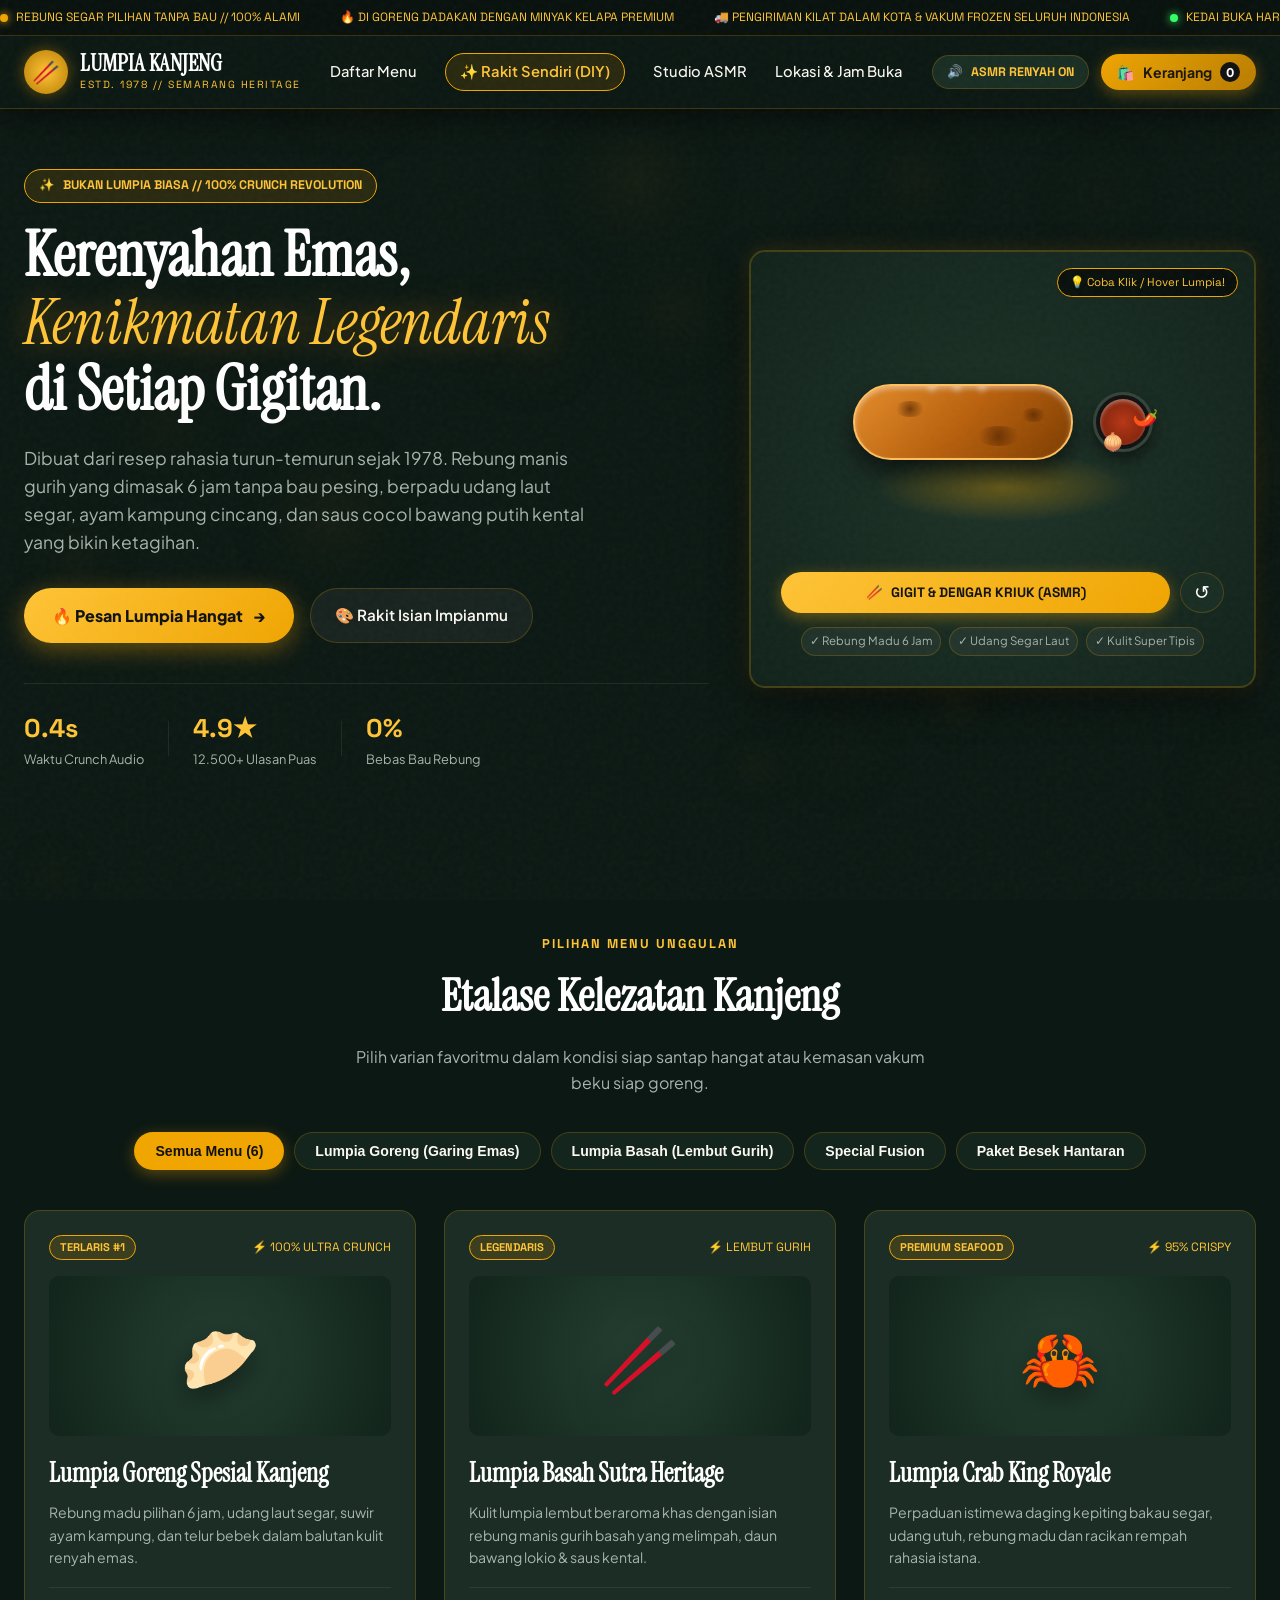
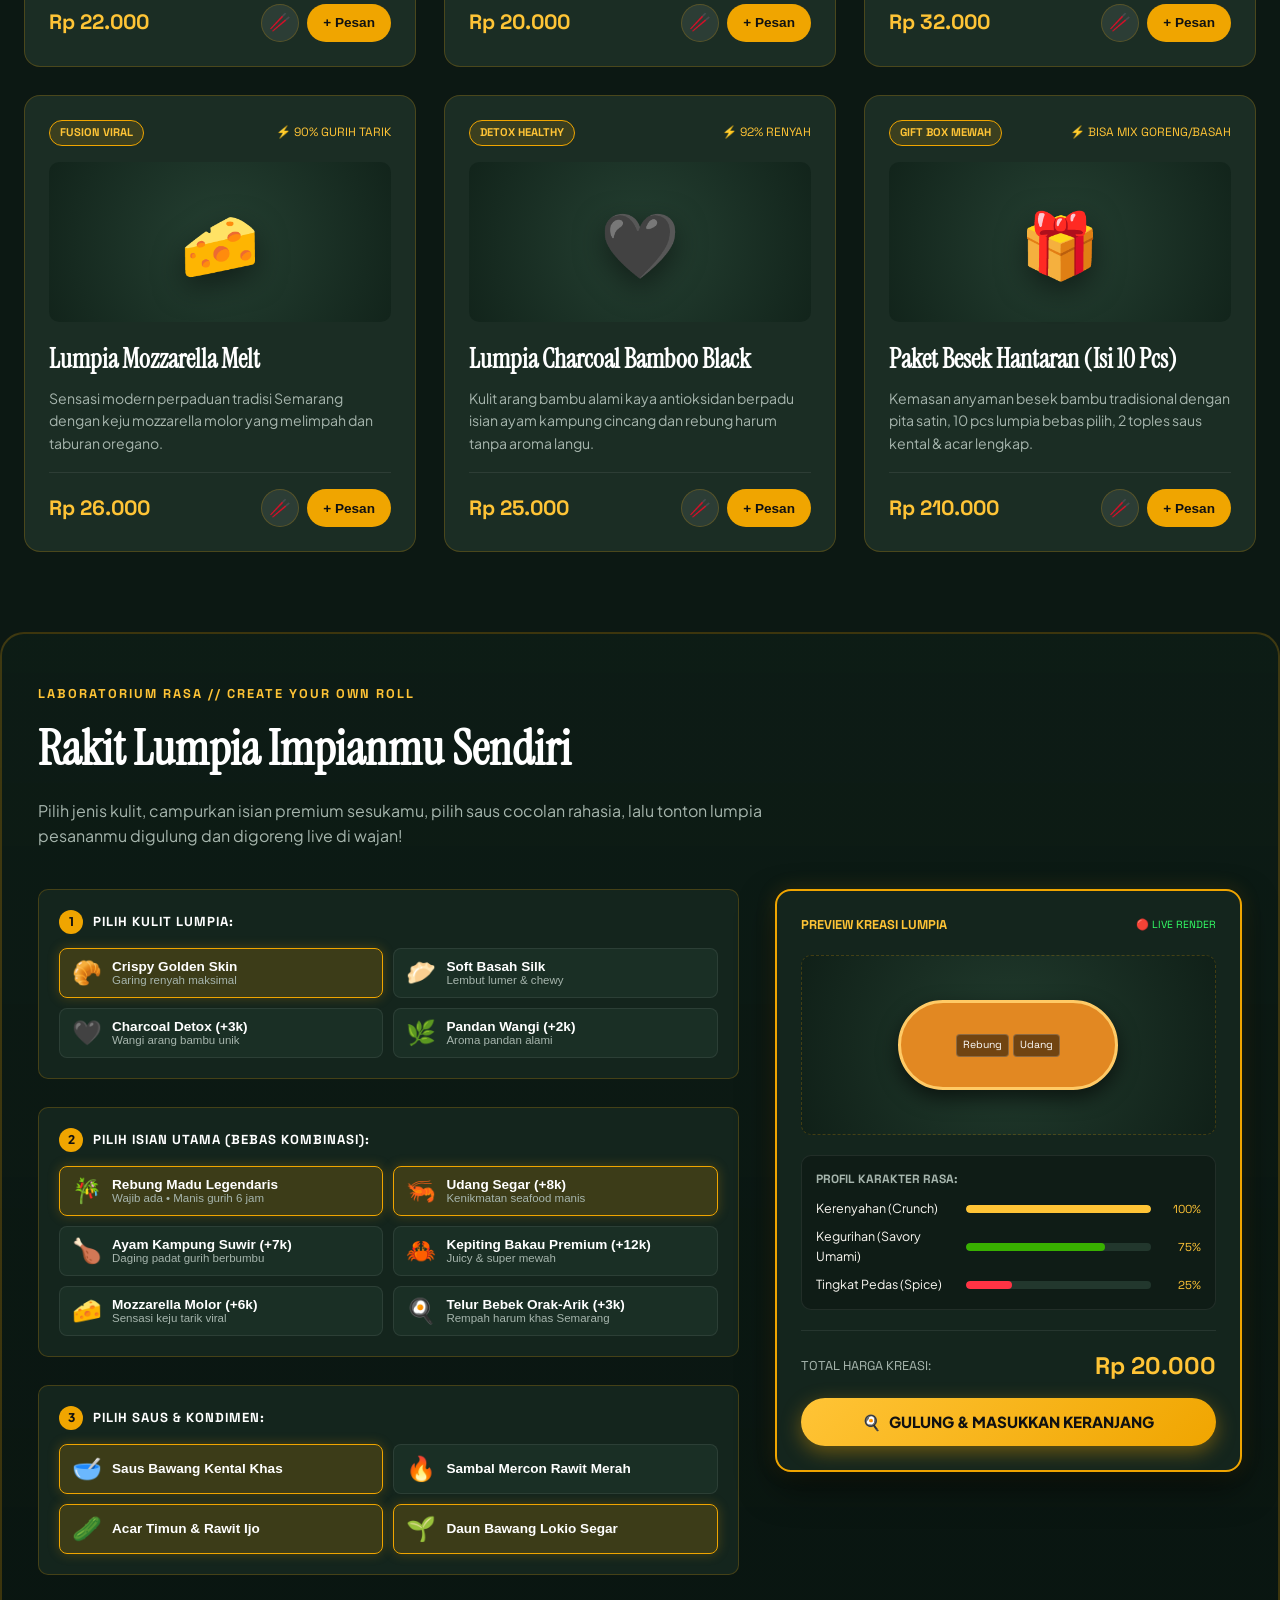
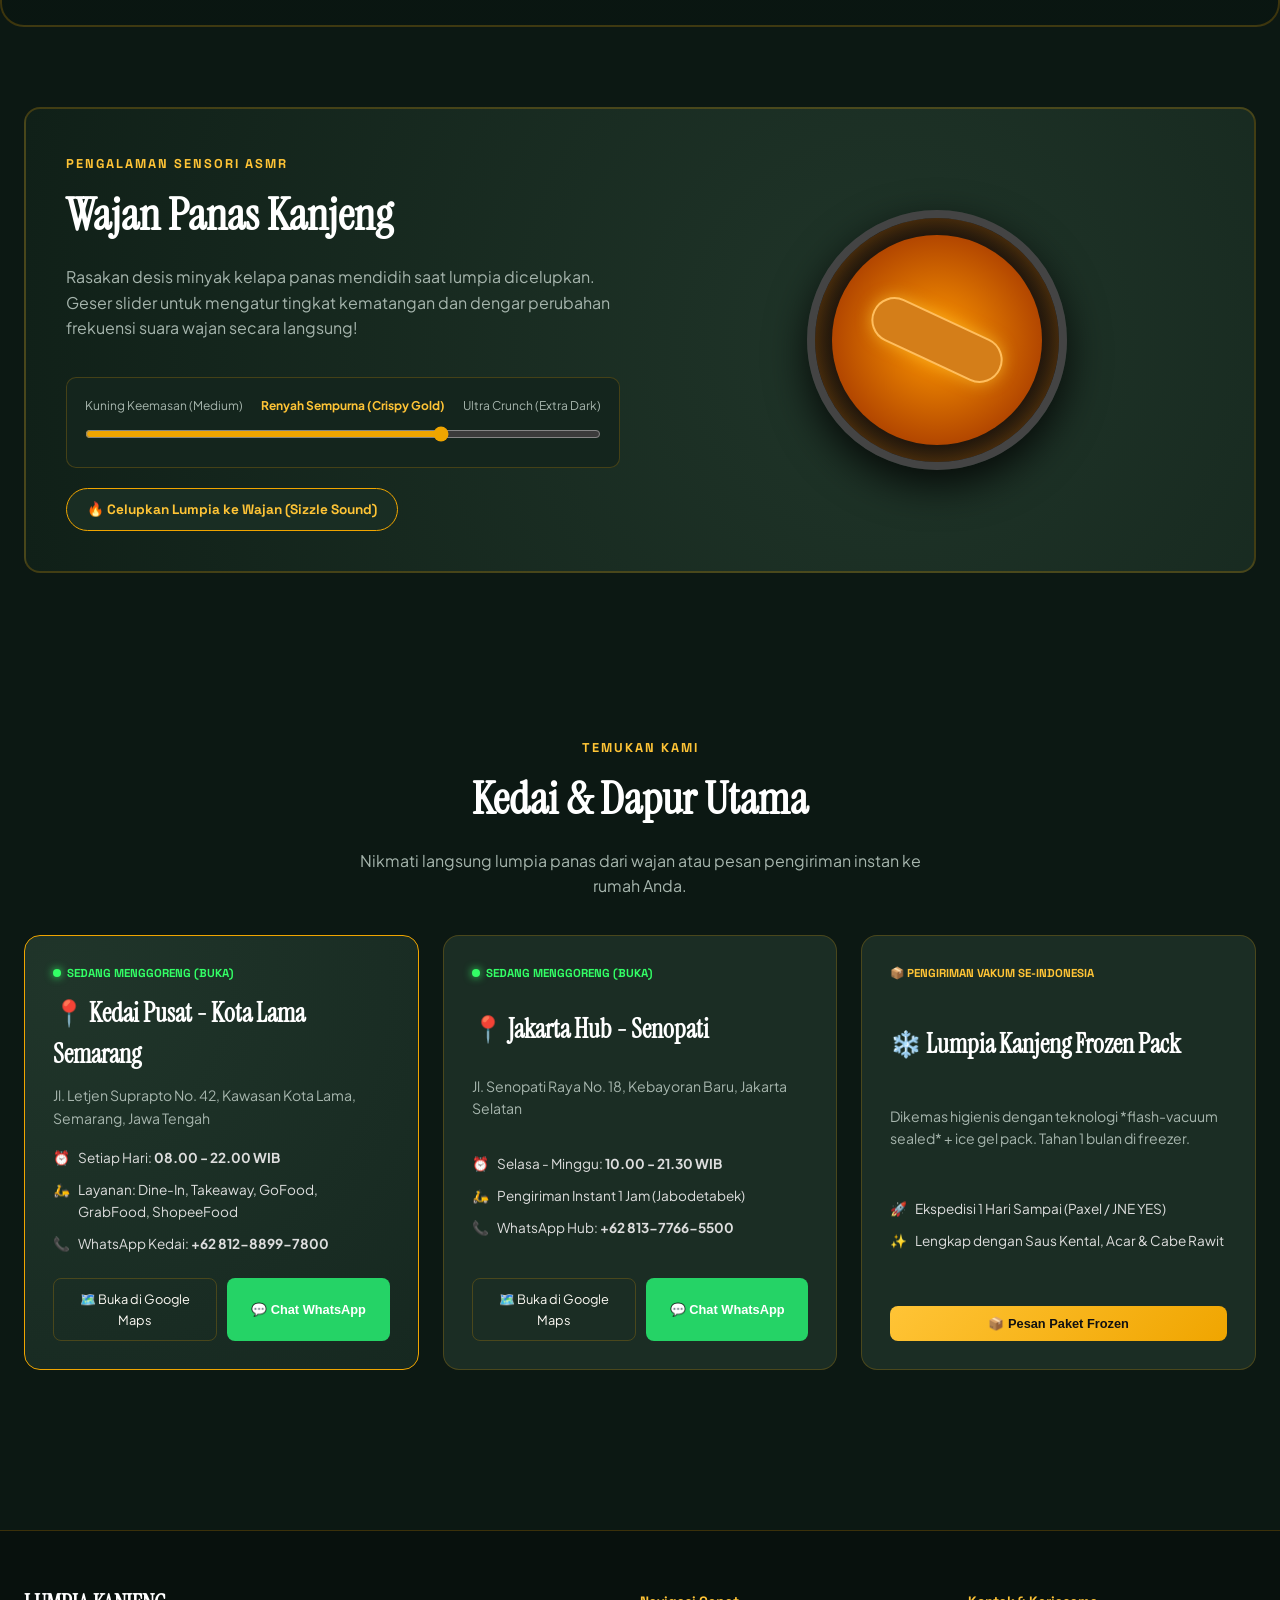
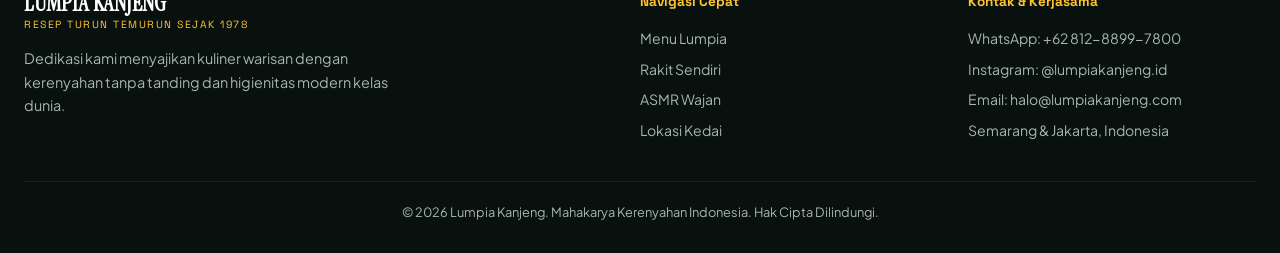
==== index.html @ 98e1e225 "pertama" ====
<!DOCTYPE html>
<html lang="id">
<head>
  <meta charset="UTF-8">
  <meta name="viewport" content="width=device-width, initial-scale=1.0">
  <title>LUMPIA KANJENG // Mahakarya Kerenyahan Tradisional & Modern</title>
  <link rel="preconnect" href="https://fonts.googleapis.com">
  <link rel="preconnect" href="https://fonts.gstatic.com" crossorigin>
  <link href="https://fonts.googleapis.com/css2?family=Instrument+Serif:ital@0;1&family=Plus+Jakarta+Sans:wght@400;500;600;700;800&family=Space+Grotesk:wght@500;700&display=swap" rel="stylesheet">
  <link rel="stylesheet" href="style.css">
</head>
<body>
  <!-- Grain & Ambient Steam Background Canvas -->
  <canvas id="ambientSteamCanvas" class="ambient-steam-canvas"></canvas>
  <div class="noise-overlay" aria-hidden="true"></div>

  <!-- Top Sticky Announcement & Sensory Bar -->
  <aside class="sensory-announcement-bar">
    <div class="announcement-track">
      <div class="track-item"><span class="badge-dot pulse-gold"></span> REBUNG SEGAR PILIHAN TANPA BAU // 100% ALAMI</div>
      <div class="track-item">🔥 DI GORENG DADAKAN DENGAN MINYAK KELAPA PREMIUM</div>
      <div class="track-item">🚚 PENGIRIMAN KILAT DALAM KOTA & VAKUM FROZEN SELURUH INDONESIA</div>
      <div class="track-item"><span class="badge-dot pulse-green"></span> KEDAI BUKA HARI INI HINGGA 22:00 WIB</div>
    </div>
  </aside>

  <!-- Navigation Header -->
  <header class="main-navbar" id="navbar">
    <div class="nav-container">
      <a href="#" class="brand-logo">
        <div class="logo-emblem">
          <span class="emblem-wok">🥢</span>
        </div>
        <div class="logo-text">
          <span class="logo-title">LUMPIA KANJENG</span>
          <span class="logo-sub">ESTD. 1978 // SEMARANG HERITAGE</span>
        </div>
      </a>

      <nav class="nav-links">
        <a href="#menu-section" class="nav-link">Daftar Menu</a>
        <a href="#diy-studio" class="nav-link highlight-pill">✨ Rakit Sendiri (DIY)</a>
        <a href="#wok-asmr" class="nav-link">Studio ASMR</a>
        <a href="#location-section" class="nav-link">Lokasi & Jam Buka</a>
      </nav>

      <div class="nav-actions">
        <!-- Audio ASMR Toggle -->
        <button class="asmr-toggle-btn" id="asmrToggleBtn" title="Aktifkan Suara Renyah & Sizzle ASMR">
          <span class="asmr-icon">🔊</span>
          <span class="asmr-label">ASMR RENYAH ON</span>
        </button>

        <!-- Cart Button -->
        <button class="cart-trigger-btn" id="cartTriggerBtn">
          <span class="cart-icon">🛍️</span>
          <span class="cart-title">Keranjang</span>
          <span class="cart-badge" id="cartBadgeCount">0</span>
        </button>
      </div>
    </div>
  </header>

  <!-- HERO SECTION: THE INTERACTIVE GOLDEN CRUNCH -->
  <section class="hero-section">
    <div class="hero-container">
      
      <div class="hero-text-col">
        <div class="hero-tag">
          <span class="tag-icon">✨</span>
          <span>BUKAN LUMPIA BIASA // 100% CRUNCH REVOLUTION</span>
        </div>

        <h1 class="hero-headline">
          Kerenyahan Emas, <br>
          <span class="italic-serif highlight-amber">Kenikmatan Legendaris</span> <br>
          di Setiap Gigitan.
        </h1>

        <p class="hero-desc">
          Dibuat dari resep rahasia turun-temurun sejak 1978. Rebung manis gurih yang dimasak 6 jam tanpa bau pesing, berpadu udang laut segar, ayam kampung cincang, dan saus cocol bawang putih kental yang bikin ketagihan.
        </p>

        <div class="hero-action-group">
          <a href="#menu-section" class="btn-primary" id="heroExploreBtn">
            <span>🔥 Pesan Lumpia Hangat</span>
            <span class="btn-arrow">→</span>
          </a>
          <a href="#diy-studio" class="btn-secondary" id="heroCustomBtn">
            <span>🎨 Rakit Isian Impianmu</span>
          </a>
        </div>

        <div class="hero-stats-row">
          <div class="stat-box">
            <span class="stat-number">0.4s</span>
            <span class="stat-label">Waktu Crunch Audio</span>
          </div>
          <div class="stat-divider"></div>
          <div class="stat-box">
            <span class="stat-number">4.9★</span>
            <span class="stat-label">12.500+ Ulasan Puas</span>
          </div>
          <div class="stat-divider"></div>
          <div class="stat-box">
            <span class="stat-number">0%</span>
            <span class="stat-label">Bebas Bau Rebung</span>
          </div>
        </div>
      </div>

      <!-- Hero Interactive 3D/Canvas Lumpia Bite Playground -->
      <div class="hero-visual-col">
        <div class="hero-interactive-card" id="heroInteractiveLumpia">
          
          <div class="card-badge-floating">
            <span>💡 Coba Klik / Hover Lumpia!</span>
          </div>

          <!-- Realistic Layered Lumpia Graphic Container -->
          <div class="lumpia-stage">
            <div class="lumpia-glow-plate"></div>
            
            <!-- The Lumpia Object (Interactive click to bite) -->
            <div class="interactive-lumpia-wrapper" id="lumpiaHeroItem" title="Klik untuk dengar suara kriuk dan lihat isiannya!">
              <div class="lumpia-roll golden-fry" id="lumpiaRollMesh">
                <div class="roll-skin">
                  <div class="crust-blister b1"></div>
                  <div class="crust-blister b2"></div>
                  <div class="crust-blister b3"></div>
                  <div class="steam-vapors">
                    <span class="steam-line s1"></span>
                    <span class="steam-line s2"></span>
                    <span class="steam-line s3"></span>
                  </div>
                </div>

                <!-- Exposed cross-section when bitten -->
                <div class="lumpia-cross-section" id="lumpiaCrossSection">
                  <div class="filling-rebung"></div>
                  <div class="filling-shrimp"></div>
                  <div class="filling-chicken"></div>
                  <div class="filling-sauce-drip"></div>
                </div>
              </div>

              <!-- Sauce Dip Bowl Next to It -->
              <div class="sauce-dip-bowl" id="sauceDipBowl">
                <div class="sauce-liquid">
                  <div class="sauce-bubble"></div>
                </div>
                <div class="fresh-chili-garnish">🌶️</div>
                <div class="scallion-garnish">🧅</div>
              </div>
            </div>

            <!-- Particle Canvas for Crumbs Explosion -->
            <canvas id="crumbCanvas" class="crumb-canvas"></canvas>
          </div>

          <div class="lumpia-interactive-controls">
            <button class="bite-btn" id="btnBiteHero">
              <span class="bite-emoji">🥢</span>
              <span class="bite-text">GIGIT & DENGAR KRIUK (ASMR)</span>
            </button>
            <button class="reset-bite-btn" id="btnResetBite" title="Pulihkan Lumpia">↺</button>
          </div>
          
          <div class="flavor-pills-row">
            <span class="f-pill">✓ Rebung Madu 6 Jam</span>
            <span class="f-pill">✓ Udang Segar Laut</span>
            <span class="f-pill">✓ Kulit Super Tipis</span>
          </div>

        </div>
      </div>

    </div>
  </section>

  <!-- SECTION 2: MENU ETALASE KELEZATAN -->
  <section class="section-container menu-section" id="menu-section">
    <div class="section-header text-center">
      <span class="section-subtitle">PILIHAN MENU UNGGULAN</span>
      <h2 class="section-title">Etalase Kelezatan Kanjeng</h2>
      <p class="section-desc">Pilih varian favoritmu dalam kondisi siap santap hangat atau kemasan vakum beku siap goreng.</p>
    </div>

    <!-- Category Tabs -->
    <div class="menu-tabs-bar">
      <button class="menu-tab-btn active" data-category="all">Semua Menu (6)</button>
      <button class="menu-tab-btn" data-category="goreng">Lumpia Goreng (Garing Emas)</button>
      <button class="menu-tab-btn" data-category="basah">Lumpia Basah (Lembut Gurih)</button>
      <button class="menu-tab-btn" data-category="special">Special Fusion</button>
      <button class="menu-tab-btn" data-category="besek">Paket Besek Hantaran</button>
    </div>

    <!-- Menu Cards Grid -->
    <div class="menu-grid" id="menuGridContainer">
      <!-- Generated Dynamically via JS with Interactive Bite & Add to Cart -->
    </div>
  </section>

  <!-- SECTION 3: MIND-BLOWING DIY CUSTOM ROLL STUDIO -->
  <section class="section-container diy-section" id="diy-studio">
    <div class="diy-wrapper">
      
      <div class="diy-header">
        <div class="diy-badge">LABORATORIUM RASA // CREATE YOUR OWN ROLL</div>
        <h2 class="diy-title">Rakit Lumpia Impianmu Sendiri</h2>
        <p class="diy-desc">Pilih jenis kulit, campurkan isian premium sesukamu, pilih saus cocolan rahasia, lalu tonton lumpia pesananmu digulung dan digoreng live di wajan!</p>
      </div>

      <div class="diy-workbench-grid">
        
        <!-- Left: Ingredient Selection Controls -->
        <div class="diy-controls-panel">
          
          <!-- Step 1: Skin -->
          <div class="ingredient-step-box">
            <div class="step-num-title">
              <span class="step-num">1</span>
              <h4>PILIH KULIT LUMPIA:</h4>
            </div>
            <div class="options-pill-grid" id="skinOptions">
              <button class="opt-pill active" data-type="skin" data-name="Kulit Emas Renyah" data-price="0" data-crisp="100" data-color="#e28822">
                <span class="opt-icon">🥐</span>
                <div class="opt-info">
                  <strong>Crispy Golden Skin</strong>
                  <span>Garing renyah maksimal</span>
                </div>
              </button>
              <button class="opt-pill" data-type="skin" data-name="Kulit Basah Sutra" data-price="0" data-crisp="10" data-color="#f5eccb">
                <span class="opt-icon">🥟</span>
                <div class="opt-info">
                  <strong>Soft Basah Silk</strong>
                  <span>Lembut lumer & chewy</span>
                </div>
              </button>
              <button class="opt-pill" data-type="skin" data-name="Kulit Arang Bambu" data-price="3000" data-crisp="90" data-color="#2b2d35">
                <span class="opt-icon">🖤</span>
                <div class="opt-info">
                  <strong>Charcoal Detox (+3k)</strong>
                  <span>Wangi arang bambu unik</span>
                </div>
              </button>
              <button class="opt-pill" data-type="skin" data-name="Kulit Pandan Suji" data-price="2000" data-crisp="85" data-color="#558b2f">
                <span class="opt-icon">🌿</span>
                <div class="opt-info">
                  <strong>Pandan Wangi (+2k)</strong>
                  <span>Aroma pandan alami</span>
                </div>
              </button>
            </div>
          </div>

          <!-- Step 2: Fillings (Multi-select) -->
          <div class="ingredient-step-box">
            <div class="step-num-title">
              <span class="step-num">2</span>
              <h4>PILIH ISIAN UTAMA (BEBAS KOMBINASI):</h4>
            </div>
            <div class="options-pill-grid" id="fillingOptions">
              <button class="opt-pill active" data-type="filling" data-name="Rebung Madu Kanjeng" data-price="12000" data-sweet="40" data-savory="60">
                <span class="opt-icon">🎋</span>
                <div class="opt-info">
                  <strong>Rebung Madu Legendaris</strong>
                  <span>Wajib ada • Manis gurih 6 jam</span>
                </div>
              </button>
              <button class="opt-pill active" data-type="filling" data-name="Udang Laut Cincang" data-price="8000" data-sweet="20" data-savory="90">
                <span class="opt-icon">🦐</span>
                <div class="opt-info">
                  <strong>Udang Segar (+8k)</strong>
                  <span>Kenikmatan seafood manis</span>
                </div>
              </button>
              <button class="opt-pill" data-type="filling" data-name="Ayam Kampung Suwir" data-price="7000" data-sweet="10" data-savory="85">
                <span class="opt-icon">🍗</span>
                <div class="opt-info">
                  <strong>Ayam Kampung Suwir (+7k)</strong>
                  <span>Daging padat gurih berbumbu</span>
                </div>
              </button>
              <button class="opt-pill" data-type="filling" data-name="Daging Kepiting Bakau" data-price="12000" data-sweet="30" data-savory="95">
                <span class="opt-icon">🦀</span>
                <div class="opt-info">
                  <strong>Kepiting Bakau Premium (+12k)</strong>
                  <span>Juicy & super mewah</span>
                </div>
              </button>
              <button class="opt-pill" data-type="filling" data-name="Mozzarella Lumer" data-price="6000" data-sweet="10" data-savory="70">
                <span class="opt-icon">🧀</span>
                <div class="opt-info">
                  <strong>Mozzarella Molor (+6k)</strong>
                  <span>Sensasi keju tarik viral</span>
                </div>
              </button>
              <button class="opt-pill" data-type="filling" data-name="Telur Orak-Arik Bawang" data-price="3000" data-sweet="0" data-savory="70">
                <span class="opt-icon">🍳</span>
                <div class="opt-info">
                  <strong>Telur Bebek Orak-Arik (+3k)</strong>
                  <span>Rempah harum khas Semarang</span>
                </div>
              </button>
            </div>
          </div>

          <!-- Step 3: Sauces & Garnishes -->
          <div class="ingredient-step-box">
            <div class="step-num-title">
              <span class="step-num">3</span>
              <h4>PILIH SAUS & KONDIMEN:</h4>
            </div>
            <div class="options-pill-grid" id="sauceOptions">
              <button class="opt-pill active" data-type="sauce" data-name="Saus Bawang Kental Kanjeng" data-spicy="0">
                <span class="opt-icon">🥣</span>
                <div class="opt-info"><strong>Saus Bawang Kental Khas</strong></div>
              </button>
              <button class="opt-pill" data-type="sauce" data-name="Sambal Mercon Rawit" data-spicy="95">
                <span class="opt-icon">🔥</span>
                <div class="opt-info"><strong>Sambal Mercon Rawit Merah</strong></div>
              </button>
              <button class="opt-pill active" data-type="sauce" data-name="Acar Timun & Rawit Ijo" data-spicy="30">
                <span class="opt-icon">🥒</span>
                <div class="opt-info"><strong>Acar Timun & Rawit Ijo</strong></div>
              </button>
              <button class="opt-pill active" data-type="sauce" data-name="Daun Bawang Lokio" data-spicy="10">
                <span class="opt-icon">🌱</span>
                <div class="opt-info"><strong>Daun Bawang Lokio Segar</strong></div>
              </button>
            </div>
          </div>

        </div>

        <!-- Right: Live Visualizer & Flavor Radar -->
        <div class="diy-preview-panel">
          <div class="preview-stage-card">
            
            <div class="stage-header">
              <span class="stage-title">PREVIEW KREASI LUMPIA</span>
              <span class="live-status-pill">🔴 LIVE RENDER</span>
            </div>

            <!-- Visual Layering Diagram -->
            <div class="visual-roll-assembly" id="rollAssembly">
              <div class="assembly-wrapper">
                <div class="skin-layer" id="previewSkinLayer">
                  <div class="skin-texture-effect"></div>
                  <!-- Dynamic Stack of Fillings Inside -->
                  <div class="fillings-stack" id="previewFillingsStack">
                    <!-- Dynamic badges for each chosen filling -->
                  </div>
                </div>
              </div>
            </div>

            <!-- Flavor Profile Radar Stats -->
            <div class="flavor-radar-card">
              <h5 class="radar-title">PROFIL KARAKTER RASA:</h5>
              <div class="flavor-bars-container">
                <div class="flavor-bar-item">
                  <span class="bar-label">Kerenyahan (Crunch)</span>
                  <div class="bar-track"><div class="bar-fill crunch-fill" id="barCrunch" style="width: 95%;"></div></div>
                  <span class="bar-val" id="valCrunch">95%</span>
                </div>
                <div class="flavor-bar-item">
                  <span class="bar-label">Kegurihan (Savory Umami)</span>
                  <div class="bar-track"><div class="bar-fill umami-fill" id="barUmami" style="width: 85%;"></div></div>
                  <span class="bar-val" id="valUmami">85%</span>
                </div>
                <div class="flavor-bar-item">
                  <span class="bar-label">Tingkat Pedas (Spice)</span>
                  <div class="bar-track"><div class="bar-fill spicy-fill" id="barSpicy" style="width: 30%;"></div></div>
                  <span class="bar-val" id="valSpicy">30%</span>
                </div>
              </div>
            </div>

            <!-- Summary & Add to Cart -->
            <div class="diy-order-summary">
              <div class="summary-price-box">
                <span class="sum-label">TOTAL HARGA KREASI:</span>
                <span class="sum-price" id="diyTotalPrice">Rp 20.000</span>
              </div>

              <button class="diy-roll-btn" id="btnRollAndFry">
                <span class="fry-anim-icon">🍳</span>
                <span class="btn-text">GULUNG & MASUKKAN KERANJANG</span>
              </button>
            </div>

          </div>
        </div>

      </div>

    </div>
  </section>

  <!-- SECTION 4: HOT WOK ASMR SIMULATOR -->
  <section class="section-container wok-section" id="wok-asmr">
    <div class="wok-card">
      <div class="wok-text-info">
        <span class="section-subtitle">PENGALAMAN SENSORI ASMR</span>
        <h2 class="section-title">Wajan Panas Kanjeng</h2>
        <p class="section-desc">Rasakan desis minyak kelapa panas mendidih saat lumpia dicelupkan. Geser slider untuk mengatur tingkat kematangan dan dengar perubahan frekuensi suara wajan secara langsung!</p>
        
        <!-- Fry Level Slider -->
        <div class="fry-slider-box">
          <div class="slider-labels">
            <span>Kuning Keemasan (Medium)</span>
            <span class="active-level" id="fryLevelName">Renyah Sempurna (Crispy Gold)</span>
            <span>Ultra Crunch (Extra Dark)</span>
          </div>
          <input type="range" min="1" max="100" value="70" class="tactile-range" id="frySlider">
        </div>

        <button class="tactile-wok-btn" id="btnTriggerWokSizzle">
          <span>🔥 Celupkan Lumpia ke Wajan (Sizzle Sound)</span>
        </button>
      </div>

      <div class="wok-visual-box">
        <div class="wok-graphic">
          <div class="wok-oil-surface" id="wokOilSurface">
            <div class="wok-bubbles-container" id="wokBubbles"></div>
            <div class="wok-lumpia-submerged"></div>
          </div>
        </div>
      </div>
    </div>
  </section>

  <!-- SECTION 5: LOKASI, JAM BUKA & NAVIGASI KEDAI -->
  <section class="section-container location-section" id="location-section">
    <div class="section-header text-center">
      <span class="section-subtitle">TEMUKAN KAMI</span>
      <h2 class="section-title">Kedai & Dapur Utama</h2>
      <p class="section-desc">Nikmati langsung lumpia panas dari wajan atau pesan pengiriman instan ke rumah Anda.</p>
    </div>

    <div class="location-grid">
      
      <!-- Outlet 1: Pusat Semarang -->
      <div class="outlet-card active-hub">
        <div class="outlet-status-badge open">
          <span class="dot-live"></span>
          <span>SEDANG MENGGORENG (BUKA)</span>
        </div>
        <h3 class="outlet-name">📍 Kedai Pusat - Kota Lama Semarang</h3>
        <p class="outlet-address">Jl. Letjen Suprapto No. 42, Kawasan Kota Lama, Semarang, Jawa Tengah</p>
        
        <div class="outlet-details-list">
          <div class="detail-row">
            <span class="icon">⏰</span>
            <span>Setiap Hari: <strong>08.00 - 22.00 WIB</strong></span>
          </div>
          <div class="detail-row">
            <span class="icon">🛵</span>
            <span>Layanan: Dine-In, Takeaway, GoFood, GrabFood, ShopeeFood</span>
          </div>
          <div class="detail-row">
            <span class="icon">📞</span>
            <span>WhatsApp Kedai: <strong>+62 812-8899-7800</strong></span>
          </div>
        </div>

        <div class="outlet-actions">
          <a href="https://maps.google.com" target="_blank" class="btn-outline-loc">🗺️ Buka di Google Maps</a>
          <button class="btn-wa-order" data-outlet="Semarang">💬 Chat WhatsApp</button>
        </div>
      </div>

      <!-- Outlet 2: Jakarta Senopati Hub -->
      <div class="outlet-card">
        <div class="outlet-status-badge open">
          <span class="dot-live"></span>
          <span>SEDANG MENGGORENG (BUKA)</span>
        </div>
        <h3 class="outlet-name">📍 Jakarta Hub - Senopati</h3>
        <p class="outlet-address">Jl. Senopati Raya No. 18, Kebayoran Baru, Jakarta Selatan</p>
        
        <div class="outlet-details-list">
          <div class="detail-row">
            <span class="icon">⏰</span>
            <span>Selasa - Minggu: <strong>10.00 - 21.30 WIB</strong></span>
          </div>
          <div class="detail-row">
            <span class="icon">🛵</span>
            <span>Pengiriman Instant 1 Jam (Jabodetabek)</span>
          </div>
          <div class="detail-row">
            <span class="icon">📞</span>
            <span>WhatsApp Hub: <strong>+62 813-7766-5500</strong></span>
          </div>
        </div>

        <div class="outlet-actions">
          <a href="https://maps.google.com" target="_blank" class="btn-outline-loc">🗺️ Buka di Google Maps</a>
          <button class="btn-wa-order" data-outlet="Jakarta">💬 Chat WhatsApp</button>
        </div>
      </div>

      <!-- Outlet 3: Frozen Nusantara -->
      <div class="outlet-card special-card">
        <div class="outlet-status-badge shipping">
          <span>📦 PENGIRIMAN VAKUM SE-INDONESIA</span>
        </div>
        <h3 class="outlet-name">❄️ Lumpia Kanjeng Frozen Pack</h3>
        <p class="outlet-address">Dikemas higienis dengan teknologi *flash-vacuum sealed* + ice gel pack. Tahan 1 bulan di freezer.</p>
        
        <div class="outlet-details-list">
          <div class="detail-row">
            <span class="icon">🚀</span>
            <span>Ekspedisi 1 Hari Sampai (Paxel / JNE YES)</span>
          </div>
          <div class="detail-row">
            <span class="icon">✨</span>
            <span>Lengkap dengan Saus Kental, Acar & Cabe Rawit</span>
          </div>
        </div>

        <div class="outlet-actions">
          <button class="btn-wa-order highlight" data-outlet="Frozen">📦 Pesan Paket Frozen</button>
        </div>
      </div>

    </div>
  </section>

  <!-- SECTION 6: FOOTER -->
  <footer class="main-footer">
    <div class="footer-container">
      <div class="footer-brand-col">
        <div class="logo-text">
          <span class="logo-title white">LUMPIA KANJENG</span>
          <span class="logo-sub gold">RESEP TURUN TEMURUN SEJAK 1978</span>
        </div>
        <p class="footer-bio">
          Dedikasi kami menyajikan kuliner warisan dengan kerenyahan tanpa tanding dan higienitas modern kelas dunia.
        </p>
      </div>

      <div class="footer-links-col">
        <h4>Navigasi Cepat</h4>
        <ul>
          <li><a href="#menu-section">Menu Lumpia</a></li>
          <li><a href="#diy-studio">Rakit Sendiri</a></li>
          <li><a href="#wok-asmr">ASMR Wajan</a></li>
          <li><a href="#location-section">Lokasi Kedai</a></li>
        </ul>
      </div>

      <div class="footer-links-col">
        <h4>Kontak & Kerjasama</h4>
        <ul>
          <li>WhatsApp: +62 812-8899-7800</li>
          <li>Instagram: @lumpiakanjeng.id</li>
          <li>Email: halo@lumpiakanjeng.com</li>
          <li>Semarang & Jakarta, Indonesia</li>
        </ul>
      </div>
    </div>
    <div class="footer-bottom">
      <p>© 2026 Lumpia Kanjeng. Mahakarya Kerenyahan Indonesia. Hak Cipta Dilindungi.</p>
    </div>
  </footer>

  <!-- CART SIDEBAR DRAWER & THERMAL RECEIPT PRINTER -->
  <div class="cart-drawer-backdrop" id="cartBackdrop">
    <div class="cart-drawer" id="cartDrawer">
      
      <div class="cart-header">
        <div class="cart-header-title">
          <span class="icon">🛍️</span>
          <h3>Keranjang Belanja</h3>
        </div>
        <button class="close-cart-btn" id="closeCartBtn">×</button>
      </div>

      <!-- Cart Items List Container -->
      <div class="cart-body" id="cartItemList">
        <div class="cart-empty-state" id="cartEmptyState">
          <span class="empty-emoji">🥢</span>
          <p>Keranjang masih kosong nih.</p>
          <span>Pilih menu lezat di atas untuk memulai pesanan!</span>
        </div>
      </div>

      <!-- Cart Footer & Checkout Action -->
      <div class="cart-footer" id="cartFooter">
        <div class="cart-price-breakdown">
          <div class="breakdown-row">
            <span>Subtotal Menu</span>
            <span id="cartSubtotalText">Rp 0</span>
          </div>
          <div class="breakdown-row">
            <span>Kemasan Besek & Box Aman</span>
            <span class="free-tag">GRATIS</span>
          </div>
          <div class="breakdown-row total-row">
            <span>Total Pembayaran</span>
            <span id="cartGrandTotalText" class="grand-total-val">Rp 0</span>
          </div>
        </div>

        <button class="btn-checkout-wa" id="btnCheckoutWhatsApp">
          <span class="wa-icon">💬</span>
          <span>PESAN LANGSUNG VIA WHATSAPP</span>
        </button>
        <button class="btn-print-receipt" id="btnPrintReceipt">
          <span>🧾 Cetak Struk Pesanan (Thermal Receipt)</span>
        </button>
      </div>

    </div>
  </div>

  <!-- MODAL: THERMAL RECEIPT PREVIEW -->
  <div class="modal-receipt-backdrop" id="receiptModal">
    <div class="thermal-receipt-paper" id="receiptPaper">
      <button class="close-receipt-btn" id="closeReceiptBtn">×</button>
      <div class="receipt-header text-center">
        <div class="receipt-logo">🥢 LUMPIA KANJENG 🥢</div>
        <div class="receipt-sub">SEMARANG HERITAGE CRUNCH // EST. 1978</div>
        <div class="receipt-divider">================================</div>
        <div class="receipt-meta">
          <div class="r-row"><span>TANGGAL:</span> <span id="rDate">15/09/2026</span></div>
          <div class="r-row"><span>NO. ORDER:</span> <span id="rOrderNo">#LK-88912</span></div>
          <div class="r-row"><span>STATUS:</span> <span>SIAP DIGORENG HANGAT</span></div>
        </div>
        <div class="receipt-divider">--------------------------------</div>
      </div>

      <div class="receipt-items-list" id="rItemsList">
        <!-- Injected via JS -->
      </div>

      <div class="receipt-divider">--------------------------------</div>
      <div class="receipt-total-section">
        <div class="r-row bold"><span>TOTAL TAGIHAN:</span> <span id="rTotalAmount">Rp 0</span></div>
        <div class="r-row"><span>METODE:</span> <span>QRIS / TRANSFER / COD</span></div>
      </div>
      <div class="receipt-divider">================================</div>
      
      <!-- Fake QRIS code for visual delight -->
      <div class="receipt-qris-box text-center">
        <div class="qris-box-graphic">
          <div class="qris-pattern"></div>
        </div>
        <span>SCAN QRIS UNTUK PEMBAYARAN CEPAT</span>
      </div>

      <div class="receipt-footer text-center">
        <p>MATUR NUWUN // TERIMA KASIH</p>
        <p>Simpan struk ini untuk klaim garansi kerenyahan!</p>
      </div>
    </div>
  </div>

  <!-- Toast Notification Container -->
  <div class="toast-hub" id="toastHub"></div>

  <!-- Scripts -->
  <script src="audio.js"></script>
  <script src="app.js"></script>
</body>
</html>
---- style.css ----
/* LUMPIA KANJENG // SENSORY STYLING */
:root {
  --bg-deep: #0c1813;
  --bg-surface: #14231c;
  --bg-card: #1b2d24;
  --bg-card-hover: #22372d;
  --gold-primary: #f0a500;
  --gold-bright: #ffc436;
  --gold-dark: #b87c00;
  --terracotta: #d9532f;
  --text-cream: #fbf8f2;
  --text-muted: #a6b5ad;
  --border-emerald: rgba(240, 165, 0, 0.22);
  --border-subtle: rgba(255, 255, 255, 0.08);
  --font-serif: 'Instrument Serif', Georgia, serif;
  --font-sans: 'Plus Jakarta Sans', sans-serif;
  --font-mono: 'Space Grotesk', monospace;
  --shadow-lumpia: 0 15px 35px rgba(0, 0, 0, 0.5), 0 0 20px rgba(240, 165, 0, 0.15);
  --radius-lg: 16px;
  --radius-md: 10px;
}

* { box-sizing: border-box; margin: 0; padding: 0; -webkit-font-smoothing: antialiased; }
html { scroll-behavior: smooth; }
body {
  background-color: var(--bg-deep);
  color: var(--text-cream);
  font-family: var(--font-sans);
  overflow-x: hidden;
  position: relative;
  line-height: 1.6;
}

.ambient-steam-canvas {
  position: fixed; top: 0; left: 0; width: 100vw; height: 100vh;
  pointer-events: none; z-index: 1; opacity: 0.6;
}
.noise-overlay {
  position: fixed; top: 0; left: 0; width: 100vw; height: 100vh;
  pointer-events: none; z-index: 9999; opacity: 0.035;
  background-image: url("data:image/svg+xml,%3Csvg viewBox='0 0 200 200' xmlns='http://www.w3.org/2000/svg'%3E%3Cfilter id='noiseFilter'%3E%3CfeTurbulence type='fractalNoise' baseFrequency='0.85' numOctaves='3' stitchTiles='stitch'/%3E%3C/filter%3E%3Crect width='100%25' height='100%25' filter='url(%23noiseFilter)'/%3E%3C/svg%3E");
}

.sensory-announcement-bar {
  background: #08110d; border-bottom: 1px solid var(--border-emerald);
  padding: 8px 0; overflow: hidden; position: relative; z-index: 100;
  font-family: var(--font-mono); font-size: 0.75rem; color: var(--gold-bright);
}
.announcement-track {
  display: flex; gap: 40px; white-space: nowrap;
  animation: marqueeTrack 35s linear infinite; width: max-content;
}
@keyframes marqueeTrack {
  0% { transform: translateX(0); }
  100% { transform: translateX(-50%); }
}
.track-item { display: flex; align-items: center; gap: 8px; }
.badge-dot { width: 8px; height: 8px; border-radius: 50%; display: inline-block; }
.badge-dot.pulse-gold { background: var(--gold-primary); box-shadow: 0 0 8px var(--gold-primary); animation: pulseDot 2s infinite ease-in-out; }
.badge-dot.pulse-green { background: #33ff66; box-shadow: 0 0 8px #33ff66; animation: pulseDot 2s infinite ease-in-out; }
@keyframes pulseDot { 0%, 100% { transform: scale(0.9); opacity: 0.5; } 50% { transform: scale(1.2); opacity: 1; } }

.main-navbar {
  position: sticky; top: 0; background: rgba(12, 24, 19, 0.94);
  backdrop-filter: blur(12px); border-bottom: 1px solid var(--border-emerald);
  padding: 14px 24px; z-index: 90; box-shadow: 0 10px 30px rgba(0,0,0,0.5);
}
.nav-container { max-width: 1400px; margin: 0 auto; display: flex; justify-content: space-between; align-items: center; }
.brand-logo { display: flex; align-items: center; gap: 12px; text-decoration: none; }
.logo-emblem {
  width: 44px; height: 44px; background: radial-gradient(circle, var(--gold-bright) 0%, var(--gold-dark) 100%);
  border-radius: 50%; display: flex; justify-content: center; align-items: center; font-size: 1.4rem;
  box-shadow: 0 0 15px rgba(240, 165, 0, 0.4);
}
.logo-text { display: flex; flex-direction: column; }
.logo-title { font-family: var(--font-serif); font-size: 1.45rem; font-weight: bold; color: #fff; line-height: 1.1; }
.logo-title.white { color: #fff; }
.logo-sub.gold { color: var(--gold-bright); }
.logo-sub { font-family: var(--font-mono); font-size: 0.65rem; color: var(--gold-bright); letter-spacing: 1.5px; }

.nav-links { display: flex; align-items: center; gap: 28px; }
.nav-link { color: var(--text-cream); text-decoration: none; font-size: 0.92rem; font-weight: 500; transition: color 0.15s ease; }
.nav-link:hover { color: var(--gold-bright); }
.nav-link.highlight-pill {
  background: rgba(240, 165, 0, 0.12); border: 1px solid var(--gold-primary);
  padding: 6px 14px; border-radius: 20px; color: var(--gold-bright); font-weight: 600;
}

.nav-actions { display: flex; align-items: center; gap: 12px; }
.asmr-toggle-btn {
  background: #192d23; border: 1px solid var(--border-emerald); color: var(--gold-bright);
  padding: 8px 14px; border-radius: 30px; font-family: var(--font-mono); font-size: 0.78rem; font-weight: bold;
  cursor: pointer; display: flex; align-items: center; gap: 8px; transition: all 0.15s ease;
}
.asmr-toggle-btn:hover { background: #243d31; box-shadow: 0 0 12px rgba(240, 165, 0, 0.3); }
.cart-trigger-btn {
  background: linear-gradient(135deg, var(--gold-primary) 0%, var(--gold-dark) 100%);
  border: none; color: #1a160d; padding: 8px 16px; border-radius: 30px; font-family: var(--font-sans);
  font-size: 0.88rem; font-weight: 700; cursor: pointer; display: flex; align-items: center; gap: 8px;
  box-shadow: 0 4px 15px rgba(240, 165, 0, 0.35); transition: all 0.15s ease;
}
.cart-trigger-btn:hover { transform: translateY(-2px); box-shadow: 0 6px 20px rgba(240, 165, 0, 0.5); }
.cart-badge { background: #111; color: #fff; border-radius: 50%; width: 20px; height: 20px; display: flex; justify-content: center; align-items: center; font-size: 0.75rem; font-weight: 800; }

/* HERO SECTION */
.hero-section { position: relative; z-index: 10; padding: 60px 24px 80px; max-width: 1400px; margin: 0 auto; }
.hero-container { display: grid; grid-template-columns: 1.15fr 0.85fr; gap: 40px; align-items: center; }
.hero-tag {
  display: inline-flex; align-items: center; gap: 8px; background: rgba(240, 165, 0, 0.12);
  border: 1px solid var(--gold-primary); padding: 6px 14px; border-radius: 30px; font-family: var(--font-mono);
  font-size: 0.78rem; color: var(--gold-bright); font-weight: 700; margin-bottom: 20px;
}
.hero-headline { font-family: var(--font-serif); font-size: 3.8rem; line-height: 1.1; color: #fff; margin-bottom: 20px; }
.italic-serif { font-style: italic; font-weight: normal; }
.highlight-amber { color: var(--gold-bright); text-shadow: 0 0 30px rgba(240, 165, 0, 0.4); }
.hero-desc { font-size: 1.1rem; color: var(--text-muted); max-width: 580px; margin-bottom: 32px; }
.hero-action-group { display: flex; gap: 16px; margin-bottom: 40px; }
.btn-primary {
  background: linear-gradient(135deg, var(--gold-bright) 0%, var(--gold-primary) 100%); color: #111;
  text-decoration: none; padding: 14px 28px; border-radius: 40px; font-weight: 800; font-size: 1rem;
  display: inline-flex; align-items: center; gap: 10px; box-shadow: 0 6px 25px rgba(240, 165, 0, 0.4);
  transition: all 0.15s ease;
}
.btn-primary:hover { transform: translateY(-3px); box-shadow: 0 10px 30px rgba(240, 165, 0, 0.6); }
.btn-secondary {
  background: rgba(255, 255, 255, 0.05); border: 1px solid var(--border-emerald); color: var(--text-cream);
  text-decoration: none; padding: 14px 24px; border-radius: 40px; font-weight: 600; font-size: 0.95rem;
  display: inline-flex; align-items: center; gap: 8px; transition: all 0.15s ease;
}
.btn-secondary:hover { background: rgba(240, 165, 0, 0.15); border-color: var(--gold-primary); }
.hero-stats-row { display: flex; align-items: center; gap: 24px; padding-top: 24px; border-top: 1px solid var(--border-subtle); }
.stat-box { display: flex; flex-direction: column; }
.stat-number { font-family: var(--font-mono); font-size: 1.6rem; font-weight: 800; color: var(--gold-bright); }
.stat-label { font-size: 0.8rem; color: var(--text-muted); }
.stat-divider { width: 1px; height: 35px; background: var(--border-subtle); }

/* INTERACTIVE HERO LUMPIA BITE PLAYGROUND */
.hero-interactive-card {
  background: radial-gradient(circle at 50% 50%, #1e3328 0%, #11221a 100%);
  border: 2px solid var(--border-emerald); border-radius: var(--radius-lg); padding: 30px;
  box-shadow: var(--shadow-lumpia); position: relative; display: flex; flex-direction: column; align-items: center;
}
.card-badge-floating {
  position: absolute; top: 16px; right: 16px; background: rgba(0, 0, 0, 0.6);
  border: 1px solid var(--gold-primary); padding: 4px 12px; border-radius: 20px;
  font-family: var(--font-mono); font-size: 0.72rem; color: var(--gold-bright);
}
.lumpia-stage { width: 100%; height: 280px; position: relative; display: flex; justify-content: center; align-items: center; }
.lumpia-glow-plate {
  position: absolute; width: 260px; height: 70px;
  background: radial-gradient(ellipse, rgba(240, 165, 0, 0.35) 0%, transparent 70%);
  bottom: 40px; border-radius: 50%;
}
.interactive-lumpia-wrapper {
  position: relative; display: flex; align-items: center; gap: 20px; cursor: pointer; z-index: 10;
  transition: transform 0.2s cubic-bezier(0.34, 1.56, 0.64, 1);
}
.interactive-lumpia-wrapper:hover { transform: scale(1.04) rotate(-2deg); }

.lumpia-roll {
  width: 220px; height: 76px; border-radius: 38px;
  background: linear-gradient(135deg, #e58d2a 0%, #b8600d 50%, #7d3c00 100%);
  border: 2px solid #ffbe5e; box-shadow: 0 12px 25px rgba(0,0,0,0.6), inset 0 3px 5px rgba(255,255,255,0.4);
  position: relative; overflow: hidden; transition: all 0.3s ease;
}
.crust-blister { position: absolute; border-radius: 50%; background: radial-gradient(circle, #542400 0%, transparent 80%); opacity: 0.7; }
.crust-blister.b1 { width: 30px; height: 16px; top: 15px; left: 40px; }
.crust-blister.b2 { width: 45px; height: 20px; bottom: 12px; right: 50px; }
.crust-blister.b3 { width: 25px; height: 14px; top: 22px; right: 25px; }

.steam-vapors { position: absolute; top: -30px; left: 30%; width: 80px; height: 40px; }
.steam-line {
  position: absolute; width: 6px; height: 35px;
  background: linear-gradient(0deg, rgba(255,255,255,0.6) 0%, transparent 100%);
  border-radius: 4px; filter: blur(3px); animation: steamRise 2.5s infinite ease-out;
}
.steam-line.s1 { left: 10px; animation-delay: 0s; }
.steam-line.s2 { left: 35px; animation-delay: 0.8s; }
.steam-line.s3 { left: 60px; animation-delay: 1.5s; }
@keyframes steamRise {
  0% { transform: translateY(15px) scaleX(0.8); opacity: 0; }
  50% { opacity: 0.8; }
  100% { transform: translateY(-25px) scaleX(1.4); opacity: 0; }
}

.lumpia-cross-section {
  position: absolute; top: 0; left: 0; width: 85px; height: 100%;
  background: radial-gradient(circle at 40% 50%, #ffd984 0%, #d49b3d 60%, #5e3608 100%);
  border-right: 3px solid #ffcc66; display: flex; flex-direction: column; justify-content: center;
  padding-left: 14px; opacity: 0; transform: translateX(-40px); transition: all 0.3s cubic-bezier(0.34, 1.56, 0.64, 1);
}
.lumpia-roll.is-bitten .lumpia-cross-section { opacity: 1; transform: translateX(0); }
.filling-rebung { width: 35px; height: 8px; background: #fff0aa; border-radius: 4px; box-shadow: 0 1px 2px rgba(0,0,0,0.3); margin-bottom: 4px; }
.filling-shrimp { width: 45px; height: 10px; background: #ff7e67; border-radius: 5px; box-shadow: 0 1px 2px rgba(0,0,0,0.3); margin-bottom: 4px; }
.filling-chicken { width: 40px; height: 8px; background: #eeddbb; border-radius: 4px; }

.sauce-dip-bowl {
  width: 60px; height: 60px; border-radius: 50%; background: #111; border: 3px solid #334439;
  padding: 4px; position: relative; box-shadow: 0 8px 15px rgba(0,0,0,0.5);
}
.sauce-liquid {
  width: 100%; height: 100%; border-radius: 50%;
  background: radial-gradient(circle, #b83616 0%, #6e1c07 100%); position: relative;
  box-shadow: inset 0 2px 4px rgba(255,255,255,0.4);
}
.fresh-chili-garnish { position: absolute; top: 6px; right: -8px; font-size: 1.2rem; transform: rotate(20deg); }
.scallion-garnish { position: absolute; bottom: -6px; left: 6px; font-size: 1.1rem; }
.crumb-canvas { position: absolute; top: 0; left: 0; width: 100%; height: 100%; pointer-events: none; z-index: 20; }
.lumpia-interactive-controls { display: flex; gap: 10px; margin-top: 10px; width: 100%; }
.bite-btn {
  flex: 1; background: linear-gradient(135deg, var(--gold-bright) 0%, var(--gold-primary) 100%);
  border: none; color: #111; padding: 12px; border-radius: 30px; font-family: var(--font-mono);
  font-size: 0.85rem; font-weight: 800; cursor: pointer; display: flex; justify-content: center;
  align-items: center; gap: 8px; box-shadow: 0 4px 15px rgba(240, 165, 0, 0.4);
}
.bite-btn:hover { box-shadow: 0 6px 20px rgba(240, 165, 0, 0.6); }
.reset-bite-btn { width: 44px; background: #192d23; border: 1px solid var(--border-emerald); color: #fff; border-radius: 50%; font-size: 1.2rem; cursor: pointer; }
.flavor-pills-row { display: flex; gap: 8px; margin-top: 14px; }
.f-pill { background: rgba(255, 255, 255, 0.05); border: 1px solid var(--border-emerald); font-size: 0.72rem; padding: 4px 8px; border-radius: 20px; color: var(--text-muted); }

/* MENU SECTION */
.section-container { padding: 80px 24px; max-width: 1400px; margin: 0 auto; }
.text-center { text-align: center; }
.section-subtitle { font-family: var(--font-mono); font-size: 0.8rem; color: var(--gold-bright); letter-spacing: 2px; font-weight: 700; }
.section-title { font-family: var(--font-serif); font-size: 2.8rem; color: #fff; margin: 6px 0 12px; }
.section-desc { color: var(--text-muted); max-width: 600px; margin: 0 auto 36px; font-size: 1rem; }

.menu-tabs-bar { display: flex; justify-content: center; gap: 10px; flex-wrap: wrap; margin-bottom: 40px; }
.menu-tab-btn {
  background: #14251d; border: 1px solid var(--border-emerald); color: var(--text-cream);
  padding: 10px 20px; border-radius: 30px; font-size: 0.88rem; font-weight: 600; cursor: pointer;
  transition: all 0.15s ease;
}
.menu-tab-btn:hover { background: #1d362a; }
.menu-tab-btn.active { background: var(--gold-primary); color: #111; font-weight: 800; box-shadow: 0 4px 15px rgba(240, 165, 0, 0.35); }

.menu-grid { display: grid; grid-template-columns: repeat(auto-fill, minmax(360px, 1fr)); gap: 28px; }
.menu-card {
  background: var(--bg-card); border: 1px solid var(--border-emerald); border-radius: var(--radius-lg);
  padding: 24px; display: flex; flex-direction: column; justify-content: space-between; transition: all 0.2s ease;
  position: relative; overflow: hidden;
}
.menu-card:hover {
  background: var(--bg-card-hover); transform: translateY(-6px); border-color: var(--gold-primary);
  box-shadow: var(--shadow-lumpia);
}
.menu-card-top { display: flex; justify-content: space-between; align-items: center; margin-bottom: 16px; }
.menu-badge {
  font-family: var(--font-mono); font-size: 0.7rem; background: rgba(240, 165, 0, 0.15);
  border: 1px solid var(--gold-primary); color: var(--gold-bright); padding: 3px 10px; border-radius: 20px; font-weight: 700;
}
.menu-crunch-rating { font-family: var(--font-mono); font-size: 0.75rem; color: var(--gold-bright); }
.menu-visual-box {
  width: 100%; height: 160px; background: radial-gradient(circle, #254032 0%, #12241b 100%);
  border-radius: var(--radius-md); display: flex; justify-content: center; align-items: center; position: relative; margin-bottom: 18px;
}
.menu-food-icon { font-size: 4rem; filter: drop-shadow(0 10px 15px rgba(0,0,0,0.5)); transition: transform 0.3s ease; }
.menu-card:hover .menu-food-icon { transform: scale(1.1) rotate(4deg); }
.menu-name { font-family: var(--font-serif); font-size: 1.6rem; color: #fff; margin-bottom: 6px; }
.menu-ingredients-desc { font-size: 0.88rem; color: var(--text-muted); margin-bottom: 18px; min-height: 42px; }
.menu-card-footer { display: flex; justify-content: space-between; align-items: center; padding-top: 16px; border-top: 1px solid var(--border-subtle); }
.menu-price { font-family: var(--font-mono); font-size: 1.3rem; font-weight: 800; color: var(--gold-bright); }
.menu-actions-group { display: flex; gap: 8px; }
.btn-bite-demo {
  background: rgba(255, 255, 255, 0.08); border: 1px solid var(--border-emerald); color: var(--text-cream);
  width: 38px; height: 38px; border-radius: 50%; cursor: pointer; display: flex; justify-content: center; align-items: center; font-size: 1.1rem;
}
.btn-bite-demo:hover { background: var(--gold-primary); color: #111; }
.btn-add-cart {
  background: var(--gold-primary); border: none; color: #111; padding: 8px 16px; border-radius: 30px;
  font-weight: 700; font-size: 0.85rem; cursor: pointer; display: flex; align-items: center; gap: 6px; transition: all 0.15s ease;
}
.btn-add-cart:hover { background: var(--gold-bright); box-shadow: 0 4px 15px rgba(240, 165, 0, 0.4); }

/* DIY CUSTOM STUDIO */
.diy-section {
  background: linear-gradient(180deg, rgba(14, 30, 23, 0.7) 0%, rgba(10, 22, 17, 0.95) 100%);
  border-radius: 24px; border: 2px solid var(--border-emerald); padding: 50px 36px;
}
.diy-badge { font-family: var(--font-mono); font-size: 0.8rem; color: var(--gold-bright); letter-spacing: 2px; font-weight: bold; }
.diy-title { font-family: var(--font-serif); font-size: 3rem; color: #fff; margin: 6px 0 10px; }
.diy-desc { color: var(--text-muted); max-width: 750px; margin-bottom: 40px; }
.diy-workbench-grid { display: grid; grid-template-columns: 1.2fr 0.8fr; gap: 36px; }
.diy-controls-panel { display: flex; flex-direction: column; gap: 28px; }
.ingredient-step-box { background: #14251d; border: 1px solid var(--border-emerald); border-radius: var(--radius-md); padding: 20px; }
.step-num-title { display: flex; align-items: center; gap: 10px; margin-bottom: 14px; }
.step-num { width: 24px; height: 24px; background: var(--gold-primary); color: #111; border-radius: 50%; display: flex; justify-content: center; align-items: center; font-weight: 800; font-size: 0.75rem; }
.step-num-title h4 { font-family: var(--font-mono); font-size: 0.82rem; color: #fff; letter-spacing: 1px; }
.options-pill-grid { display: grid; grid-template-columns: 1fr 1fr; gap: 10px; }
.opt-pill {
  background: #1a2f25; border: 1px solid var(--border-subtle); border-radius: 8px; padding: 10px 12px;
  display: flex; align-items: center; gap: 10px; cursor: pointer; text-align: left; transition: all 0.15s ease;
}
.opt-pill:hover { background: #244234; }
.opt-pill.active { background: rgba(240, 165, 0, 0.18); border-color: var(--gold-primary); box-shadow: 0 0 12px rgba(240, 165, 0, 0.25); }
.opt-icon { font-size: 1.5rem; }
.opt-info { display: flex; flex-direction: column; }
.opt-info strong { font-size: 0.85rem; color: #fff; }
.opt-info span { font-size: 0.72rem; color: var(--text-muted); }

.preview-stage-card {
  background: #14251d; border: 2px solid var(--gold-primary); border-radius: var(--radius-lg);
  padding: 24px; box-shadow: var(--shadow-lumpia); display: flex; flex-direction: column; gap: 20px;
}
.stage-header { display: flex; justify-content: space-between; align-items: center; }
.stage-title { font-family: var(--font-mono); font-size: 0.8rem; color: var(--gold-bright); font-weight: bold; }
.live-status-pill { font-family: var(--font-mono); font-size: 0.65rem; color: #33ff66; }
.visual-roll-assembly {
  height: 180px; background: radial-gradient(circle, #223c2e 0%, #102018 100%);
  border-radius: var(--radius-md); display: flex; justify-content: center; align-items: center;
  border: 1px dashed var(--border-emerald); position: relative; overflow: hidden;
}
.skin-layer {
  width: 220px; height: 90px; border-radius: 45px; background: #e28822; border: 3px solid #ffca66;
  position: relative; display: flex; justify-content: center; align-items: center; box-shadow: 0 8px 20px rgba(0,0,0,0.6);
  transition: all 0.3s ease;
}
.fillings-stack { display: flex; flex-wrap: wrap; gap: 4px; justify-content: center; max-width: 170px; }
.filling-tag-badge { background: rgba(0, 0, 0, 0.5); color: #fff; font-size: 0.65rem; padding: 2px 6px; border-radius: 4px; font-family: var(--font-mono); border: 1px solid rgba(255,255,255,0.2); }

.flavor-radar-card { background: #0f1c16; border-radius: var(--radius-md); padding: 14px; border: 1px solid var(--border-subtle); }
.radar-title { font-family: var(--font-mono); font-size: 0.75rem; color: var(--text-muted); margin-bottom: 10px; }
.flavor-bars-container { display: flex; flex-direction: column; gap: 8px; }
.flavor-bar-item { display: grid; grid-template-columns: 140px 1fr 40px; align-items: center; gap: 10px; font-size: 0.78rem; }
.bar-track { height: 8px; background: #22372d; border-radius: 4px; overflow: hidden; }
.bar-fill { height: 100%; border-radius: 4px; transition: width 0.3s ease; }
.crunch-fill { background: var(--gold-bright); }
.umami-fill { background: #38b000; }
.spicy-fill { background: #ff3344; }
.bar-val { font-family: var(--font-mono); font-size: 0.72rem; text-align: right; color: var(--gold-bright); }

.diy-order-summary { display: flex; flex-direction: column; gap: 12px; border-top: 1px solid var(--border-subtle); padding-top: 16px; }
.summary-price-box { display: flex; justify-content: space-between; align-items: center; }
.sum-label { font-family: var(--font-mono); font-size: 0.8rem; color: var(--text-muted); }
.sum-price { font-family: var(--font-mono); font-size: 1.5rem; font-weight: 800; color: var(--gold-bright); }
.diy-roll-btn {
  background: linear-gradient(135deg, var(--gold-bright) 0%, var(--gold-primary) 100%); border: none; color: #111;
  padding: 14px; border-radius: 40px; font-family: var(--font-sans); font-size: 0.95rem; font-weight: 800; cursor: pointer;
  display: flex; justify-content: center; align-items: center; gap: 8px; box-shadow: 0 6px 20px rgba(240, 165, 0, 0.4);
  transition: all 0.15s ease;
}
.diy-roll-btn:hover { transform: translateY(-2px); box-shadow: 0 8px 25px rgba(240, 165, 0, 0.6); }

/* WOK ASMR SIMULATOR */
.wok-card {
  background: radial-gradient(circle at 70% 50%, #203529 0%, #102018 100%); border: 2px solid var(--border-emerald);
  border-radius: var(--radius-lg); padding: 40px; display: grid; grid-template-columns: 1fr 1fr; gap: 40px; align-items: center;
}
.fry-slider-box { background: #14251d; border: 1px solid var(--border-emerald); border-radius: var(--radius-md); padding: 18px; margin: 20px 0; }
.slider-labels { display: flex; justify-content: space-between; font-size: 0.75rem; color: var(--text-muted); margin-bottom: 8px; }
.slider-labels .active-level { color: var(--gold-bright); font-weight: bold; }
.tactile-range { width: 100%; accent-color: var(--gold-primary); cursor: pointer; }
.tactile-wok-btn {
  background: #192d23; border: 1px solid var(--gold-primary); color: var(--gold-bright);
  padding: 12px 20px; border-radius: 30px; font-family: var(--font-mono); font-size: 0.85rem; font-weight: 700;
  cursor: pointer; transition: all 0.15s ease;
}
.tactile-wok-btn:hover { background: var(--gold-primary); color: #111; }

.wok-visual-box { display: flex; justify-content: center; align-items: center; }
.wok-graphic {
  width: 260px; height: 260px; border-radius: 50%; background: radial-gradient(circle, #2a1400 0%, #111 80%, #333 100%);
  border: 8px solid #444; box-shadow: 0 15px 40px rgba(0,0,0,0.8), inset 0 0 30px rgba(255, 140, 0, 0.4);
  position: relative; display: flex; justify-content: center; align-items: center;
}
.wok-oil-surface {
  width: 210px; height: 210px; border-radius: 50%;
  background: radial-gradient(circle, #ff9900 0%, #b34700 70%, #4a1d00 100%);
  position: relative; overflow: hidden;
}
.wok-lumpia-submerged {
  position: absolute; top: 50%; left: 50%; transform: translate(-50%, -50%) rotate(25deg);
  width: 140px; height: 46px; background: #d47e19; border-radius: 23px; border: 2px solid #ffbe5e;
  box-shadow: 0 0 15px rgba(255, 200, 50, 0.6); animation: floatSizzle 3s infinite ease-in-out;
}
@keyframes floatSizzle {
  0%, 100% { transform: translate(-50%, -50%) rotate(25deg) scale(1); }
  50% { transform: translate(-50%, -52%) rotate(27deg) scale(1.03); }
}

/* OUTLETS & LOCATION */
.location-grid { display: grid; grid-template-columns: repeat(3, 1fr); gap: 24px; }
.outlet-card { background: var(--bg-card); border: 1px solid var(--border-emerald); border-radius: var(--radius-lg); padding: 28px; display: flex; flex-direction: column; justify-content: space-between; }
.outlet-card.active-hub { border-color: var(--gold-primary); background: radial-gradient(circle at 10% 10%, #20352a 0%, #162820 100%); }
.outlet-status-badge { display: inline-flex; align-items: center; gap: 6px; font-family: var(--font-mono); font-size: 0.72rem; font-weight: 700; margin-bottom: 12px; }
.outlet-status-badge.open { color: #33ff66; }
.outlet-status-badge.shipping { color: var(--gold-bright); }
.dot-live { width: 8px; height: 8px; border-radius: 50%; background: #33ff66; box-shadow: 0 0 8px #33ff66; }
.outlet-name { font-family: var(--font-serif); font-size: 1.6rem; color: #fff; margin-bottom: 8px; }
.outlet-address { font-size: 0.88rem; color: var(--text-muted); margin-bottom: 18px; }
.outlet-details-list { display: flex; flex-direction: column; gap: 10px; font-size: 0.85rem; margin-bottom: 24px; }
.detail-row { display: flex; gap: 8px; color: #ddd; }
.outlet-actions { display: flex; gap: 10px; }
.btn-outline-loc { flex: 1; background: transparent; border: 1px solid var(--border-emerald); color: var(--text-cream); text-decoration: none; padding: 10px; border-radius: 8px; font-size: 0.8rem; text-align: center; }
.btn-wa-order { flex: 1; background: #25d366; border: none; color: #fff; padding: 10px; border-radius: 8px; font-size: 0.8rem; font-weight: bold; cursor: pointer; }
.btn-wa-order.highlight { background: linear-gradient(135deg, var(--gold-bright) 0%, var(--gold-primary) 100%); color: #111; width: 100%; }

/* FOOTER */
.main-footer { background: #08110d; border-top: 1px solid var(--border-emerald); padding: 60px 24px 30px; margin-top: 80px; }
.footer-container { max-width: 1400px; margin: 0 auto; display: grid; grid-template-columns: 2fr 1fr 1fr; gap: 40px; margin-bottom: 40px; }
.footer-bio { color: var(--text-muted); font-size: 0.9rem; margin-top: 14px; max-width: 400px; }
.footer-links-col h4 { font-family: var(--font-mono); font-size: 0.85rem; color: var(--gold-bright); margin-bottom: 14px; }
.footer-links-col ul { list-style: none; display: flex; flex-direction: column; gap: 8px; font-size: 0.88rem; color: var(--text-muted); }
.footer-links-col a { color: var(--text-muted); text-decoration: none; }
.footer-links-col a:hover { color: var(--gold-bright); }
.footer-bottom { max-width: 1400px; margin: 0 auto; border-top: 1px solid var(--border-subtle); padding-top: 20px; text-align: center; font-size: 0.8rem; color: var(--text-muted); }

/* CART DRAWER */
.cart-drawer-backdrop { position: fixed; top: 0; left: 0; width: 100vw; height: 100vh; background: rgba(0, 0, 0, 0.7); backdrop-filter: blur(6px); z-index: 1000; opacity: 0; pointer-events: none; transition: opacity 0.25s ease; }
.cart-drawer-backdrop.open { opacity: 1; pointer-events: auto; }
.cart-drawer { position: absolute; top: 0; right: 0; width: 100%; max-width: 440px; height: 100%; background: #13221b; border-left: 2px solid var(--gold-primary); display: flex; flex-direction: column; justify-content: space-between; transform: translateX(100%); transition: transform 0.25s ease; }
.cart-drawer-backdrop.open .cart-drawer { transform: translateX(0); }
.cart-header { padding: 20px; background: #0d1913; border-bottom: 1px solid var(--border-emerald); display: flex; justify-content: space-between; align-items: center; }
.cart-header-title { display: flex; align-items: center; gap: 8px; }
.cart-header-title h3 { font-family: var(--font-serif); font-size: 1.5rem; color: #fff; }
.close-cart-btn { background: transparent; border: none; color: #aaa; font-size: 1.8rem; cursor: pointer; }
.cart-body { flex: 1; padding: 20px; overflow-y: auto; display: flex; flex-direction: column; gap: 12px; }
.cart-empty-state { text-align: center; padding: 40px 10px; color: var(--text-muted); }
.empty-emoji { font-size: 3rem; }
.cart-item-row { background: #1a2e24; border: 1px solid var(--border-emerald); border-radius: 8px; padding: 12px; display: flex; justify-content: space-between; align-items: center; }
.cart-item-info { display: flex; flex-direction: column; }
.cart-item-name { font-weight: 700; color: #fff; font-size: 0.9rem; }
.cart-item-sub { font-size: 0.75rem; color: var(--text-muted); }
.cart-item-price { font-family: var(--font-mono); font-size: 0.85rem; color: var(--gold-bright); }
.cart-item-del-btn { background: transparent; border: none; color: #ff6666; cursor: pointer; font-size: 1.1rem; }
.cart-footer { background: #0d1913; border-top: 1px solid var(--border-emerald); padding: 20px; display: flex; flex-direction: column; gap: 12px; }
.cart-price-breakdown { display: flex; flex-direction: column; gap: 6px; font-size: 0.85rem; }
.breakdown-row { display: flex; justify-content: space-between; color: var(--text-muted); }
.breakdown-row.total-row { border-top: 1px dashed var(--border-subtle); padding-top: 8px; font-weight: 800; color: #fff; font-size: 1rem; }
.grand-total-val { font-family: var(--font-mono); color: var(--gold-bright); font-size: 1.2rem; }
.free-tag { color: #33ff66; font-weight: bold; }
.btn-checkout-wa { background: #25d366; border: none; color: #fff; padding: 14px; border-radius: 30px; font-weight: 800; font-size: 0.92rem; cursor: pointer; display: flex; justify-content: center; align-items: center; gap: 8px; }
.btn-print-receipt { background: #1a2f25; border: 1px solid var(--border-emerald); color: var(--gold-bright); padding: 10px; border-radius: 30px; font-family: var(--font-mono); font-size: 0.8rem; cursor: pointer; }

/* THERMAL RECEIPT MODAL */
.modal-receipt-backdrop { position: fixed; top: 0; left: 0; width: 100vw; height: 100vh; background: rgba(0, 0, 0, 0.8); backdrop-filter: blur(5px); display: flex; justify-content: center; align-items: center; z-index: 2000; opacity: 0; pointer-events: none; transition: opacity 0.2s ease; }
.modal-receipt-backdrop.open { opacity: 1; pointer-events: auto; }
.thermal-receipt-paper {
  width: 90%; max-width: 380px; background: #fff; color: #111; font-family: var(--font-mono);
  font-size: 0.8rem; padding: 30px 24px; box-shadow: 0 20px 50px rgba(0,0,0,0.9); position: relative;
  clip-path: polygon(
    0% 0%, 5% 1%, 10% 0%, 15% 1%, 20% 0%, 25% 1%, 30% 0%, 35% 1%, 40% 0%, 45% 1%, 50% 0%, 55% 1%, 60% 0%, 65% 1%, 70% 0%, 75% 1%, 80% 0%, 85% 1%, 90% 0%, 95% 1%, 100% 0%,
    100% 100%, 95% 99%, 90% 100%, 85% 99%, 80% 100%, 75% 99%, 70% 100%, 65% 99%, 60% 100%, 55% 99%, 50% 100%, 45% 99%, 40% 100%, 35% 99%, 30% 100%, 25% 99%, 20% 100%, 15% 99%, 10% 100%, 5% 99%, 0% 100%
  );
  animation: receiptRollOut 0.4s cubic-bezier(0.34, 1.56, 0.64, 1);
}
@keyframes receiptRollOut { from { transform: translateY(-40px) scale(0.95); opacity: 0; } to { transform: translateY(0) scale(1); opacity: 1; } }
.close-receipt-btn { position: absolute; top: 10px; right: 14px; background: transparent; border: none; font-size: 1.5rem; cursor: pointer; color: #666; }
.receipt-logo { font-size: 1.2rem; font-weight: 800; letter-spacing: 1px; }
.receipt-sub { font-size: 0.68rem; color: #555; }
.receipt-divider { overflow: hidden; white-space: nowrap; letter-spacing: -2px; margin: 6px 0; color: #888; }
.receipt-meta, .receipt-total-section { display: flex; flex-direction: column; gap: 4px; }
.r-row { display: flex; justify-content: space-between; }
.r-row.bold { font-weight: 800; font-size: 0.95rem; }
.receipt-items-list { display: flex; flex-direction: column; gap: 6px; margin: 8px 0; }
.qris-box-graphic { width: 120px; height: 120px; margin: 10px auto 4px; background: #111; padding: 6px; border: 2px solid #000; }
.qris-pattern { width: 100%; height: 100%; background: repeating-linear-gradient(45deg, #fff 0px, #fff 4px, #111 4px, #111 8px); }
.receipt-qris-box span { font-size: 0.62rem; color: #444; }
.receipt-footer { margin-top: 14px; font-size: 0.72rem; color: #555; }

/* TOAST HUB */
.toast-hub { position: fixed; bottom: 24px; right: 24px; display: flex; flex-direction: column; gap: 8px; z-index: 99999; }
.toast-msg { background: #14281e; border: 1px solid var(--gold-primary); color: #fff; padding: 10px 18px; border-radius: 30px; font-size: 0.85rem; box-shadow: 0 6px 20px rgba(0,0,0,0.6); display: flex; align-items: center; gap: 8px; animation: toastIn 0.2s ease-out; }
@keyframes toastIn { from { transform: translateY(20px); opacity: 0; } to { transform: translateY(0); opacity: 1; } }

/* RESPONSIVE */
@media (max-width: 1024px) {
  .hero-container { grid-template-columns: 1fr; }
  .hero-headline { font-size: 2.8rem; }
  .diy-workbench-grid, .wok-card, .location-grid, .footer-container { grid-template-columns: 1fr; }
  .nav-links { display: none; }
}
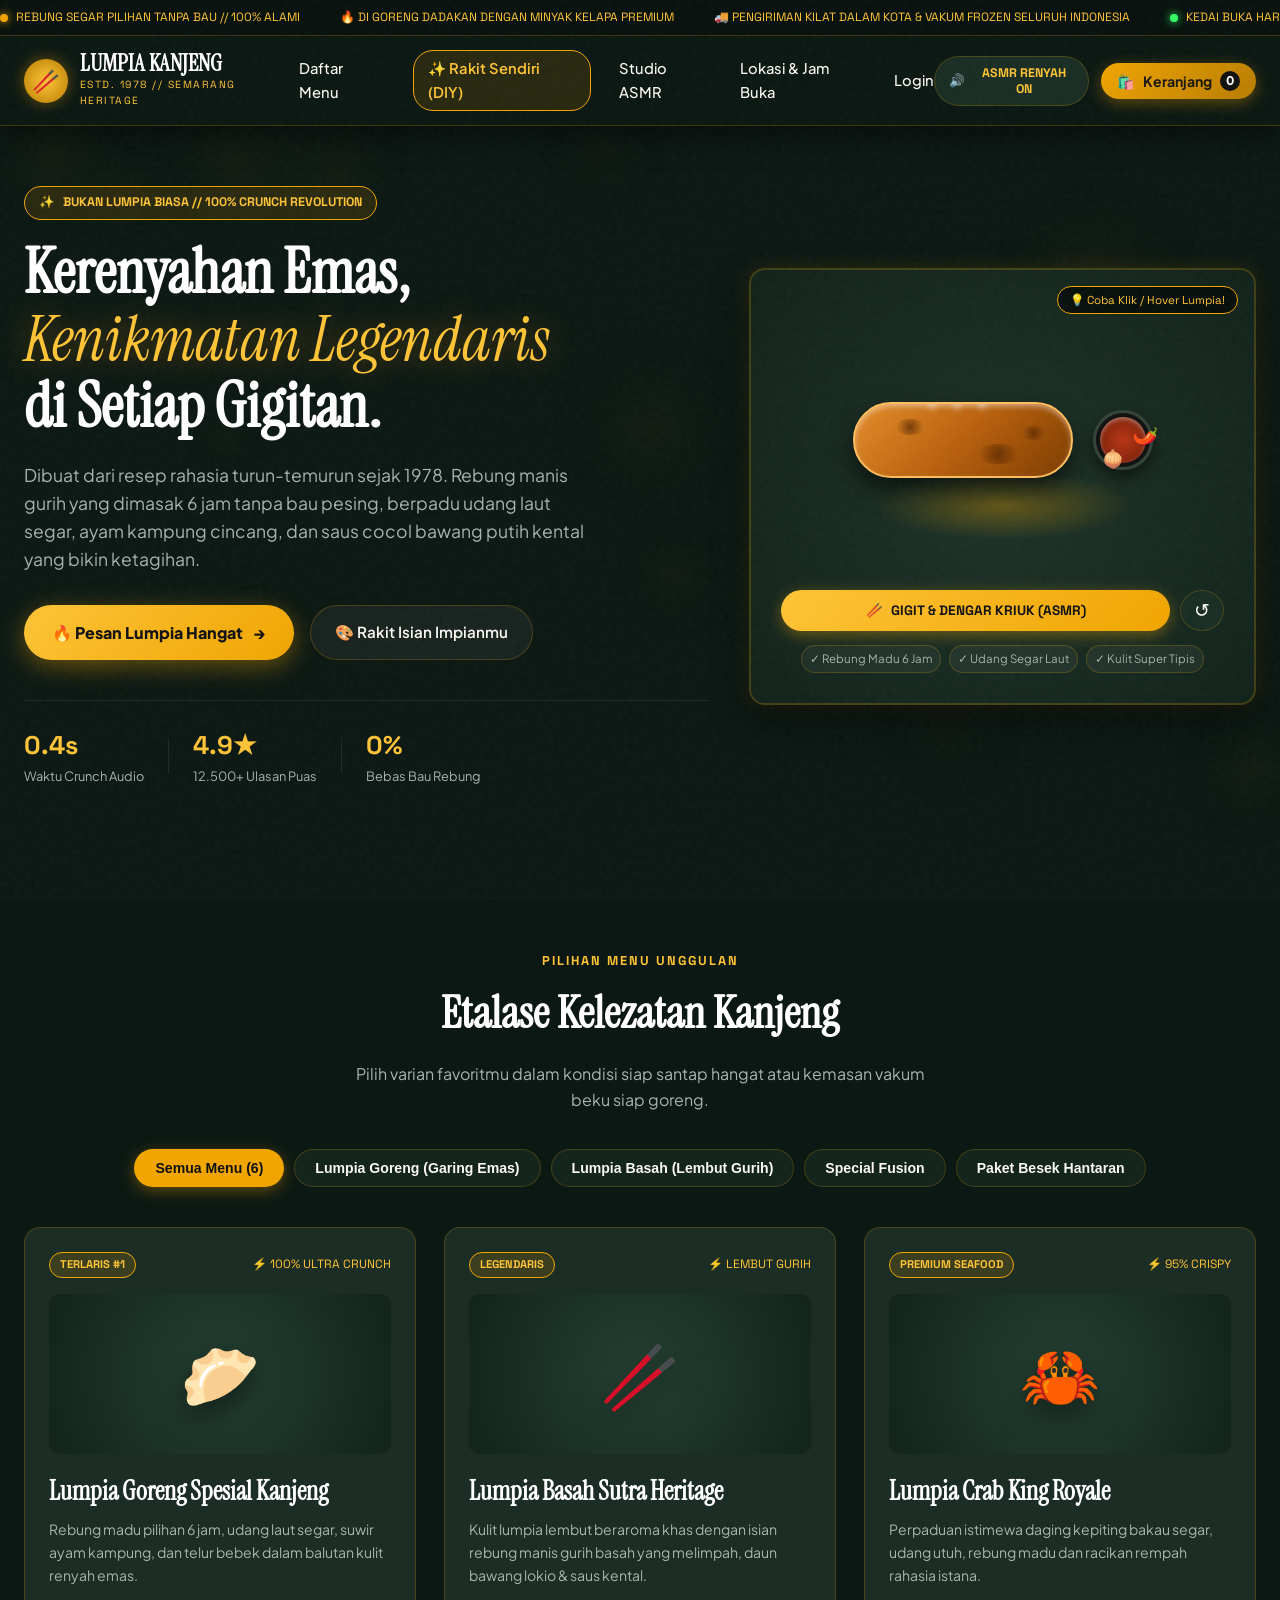
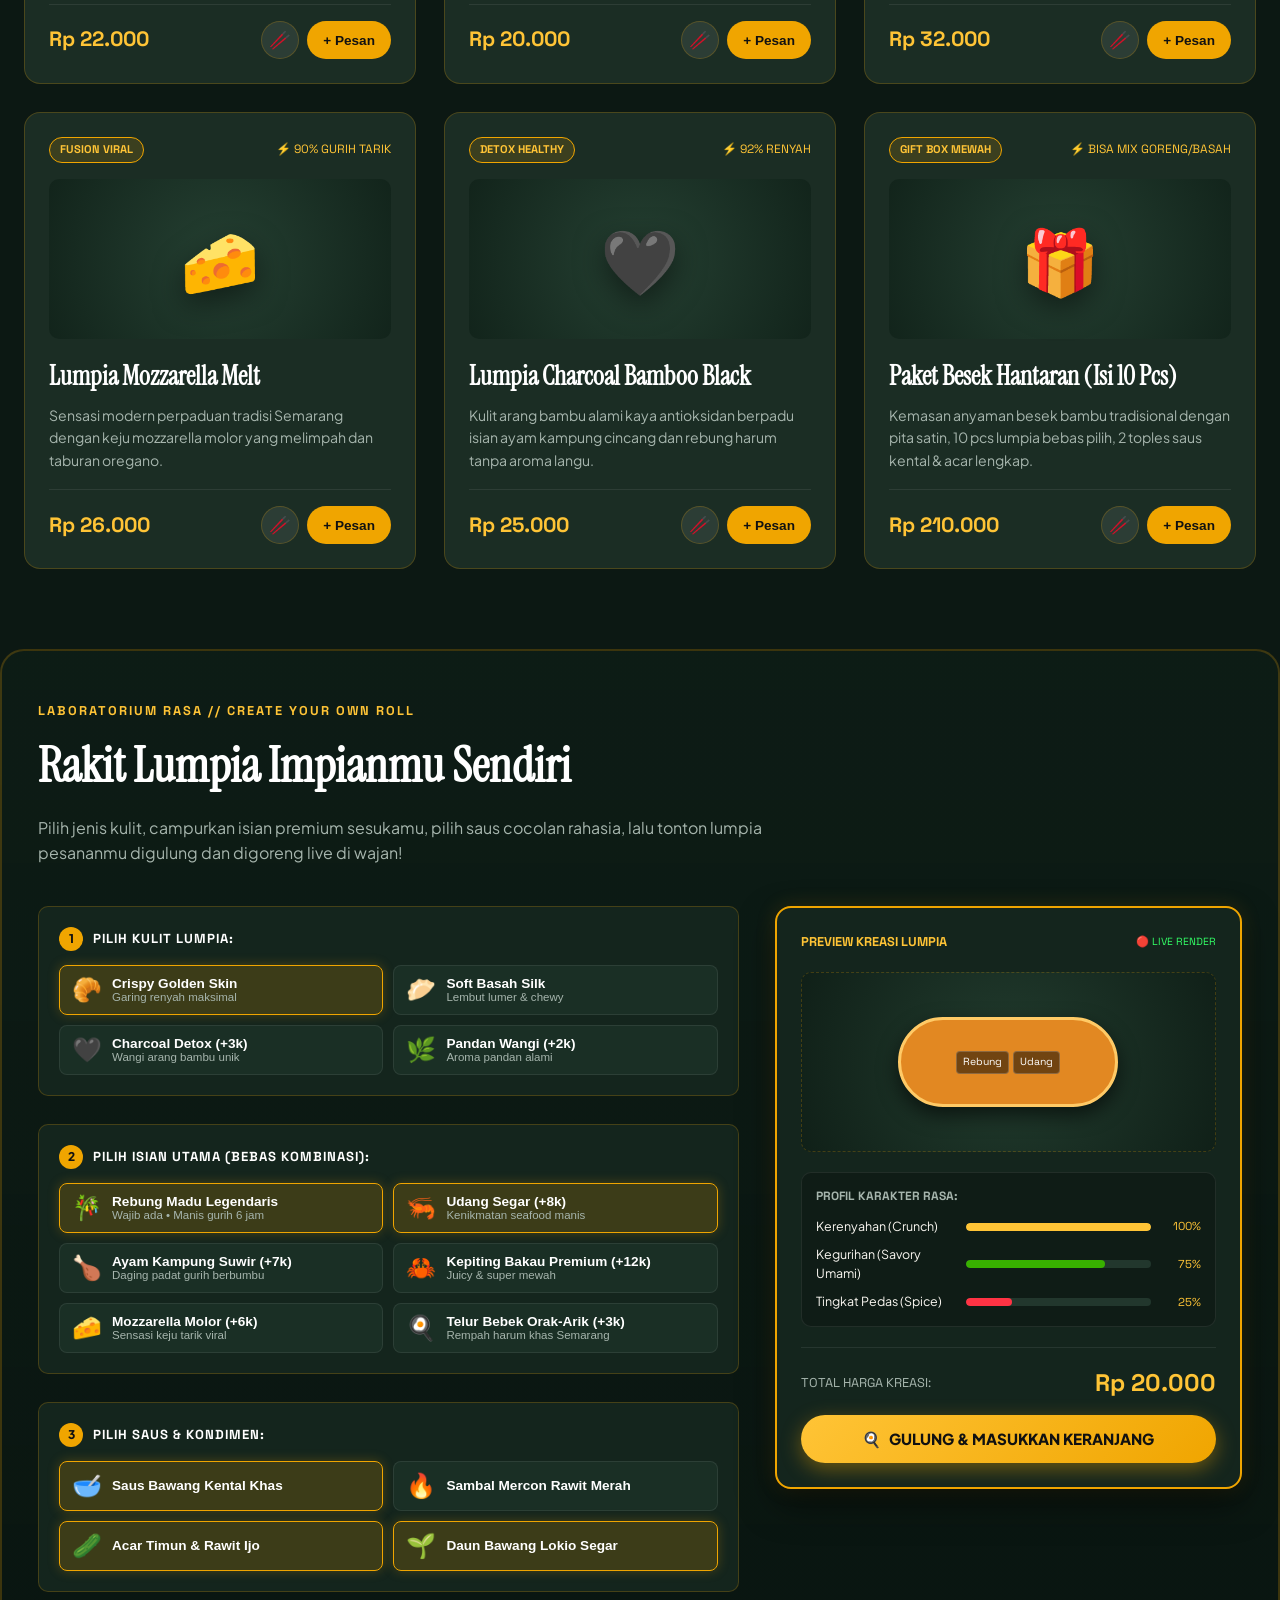
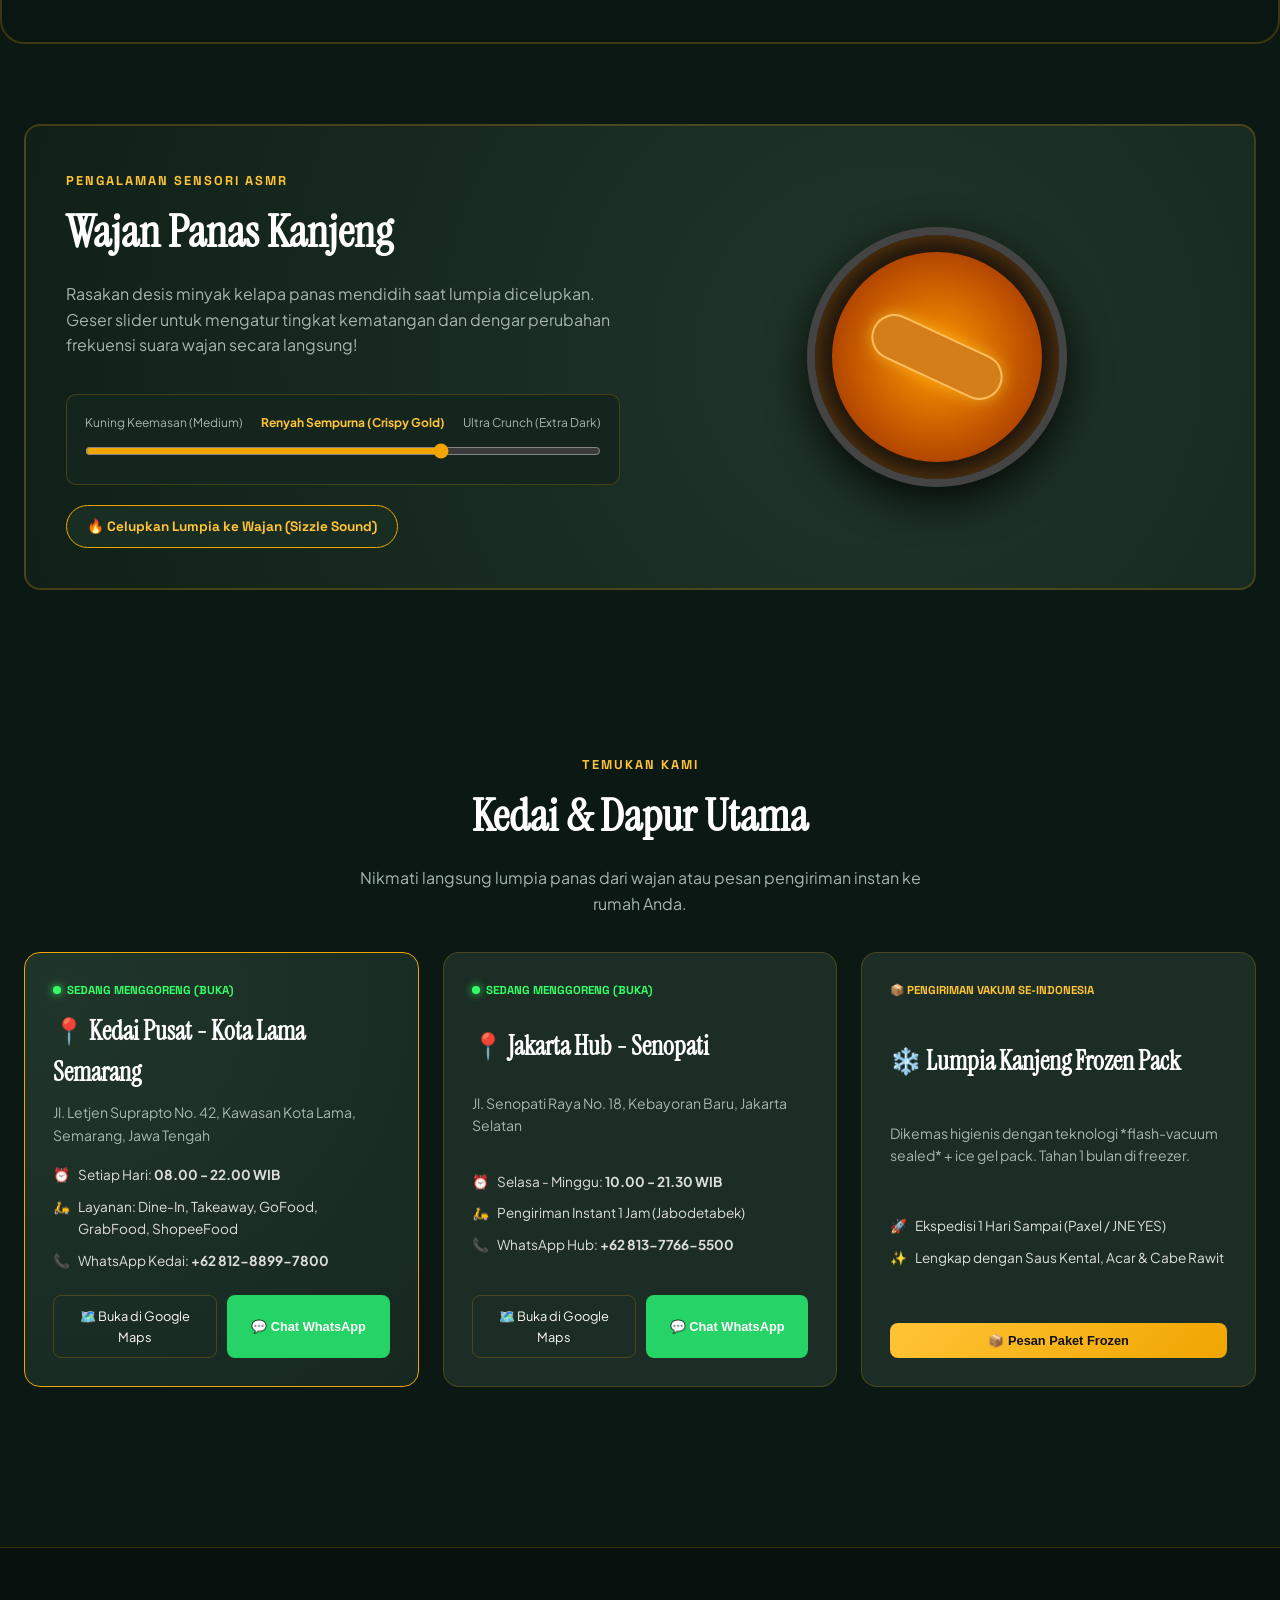
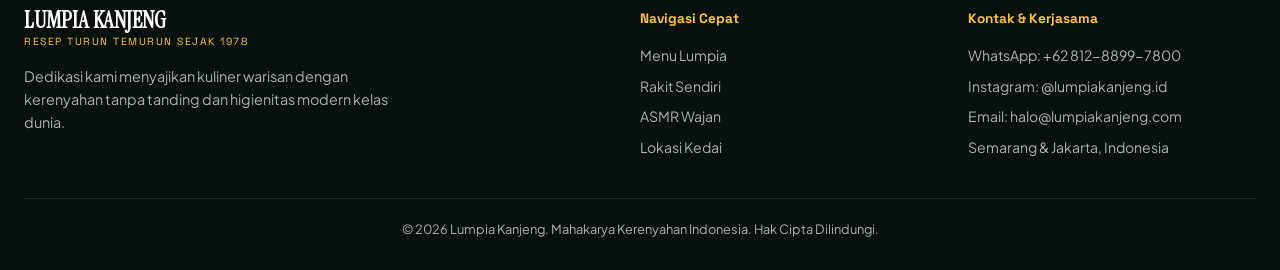
==== commit 26589c60: "feat: tambah form login user" ====
--- a/index.html
+++ b/index.html
@@ -42,6 +42,7 @@
         <a href="#diy-studio" class="nav-link highlight-pill">✨ Rakit Sendiri (DIY)</a>
         <a href="#wok-asmr" class="nav-link">Studio ASMR</a>
         <a href="#location-section" class="nav-link">Lokasi & Jam Buka</a>
+        <a href="login.html" class="nav-link">Login</a>
       </nav>
 
       <div class="nav-actions">
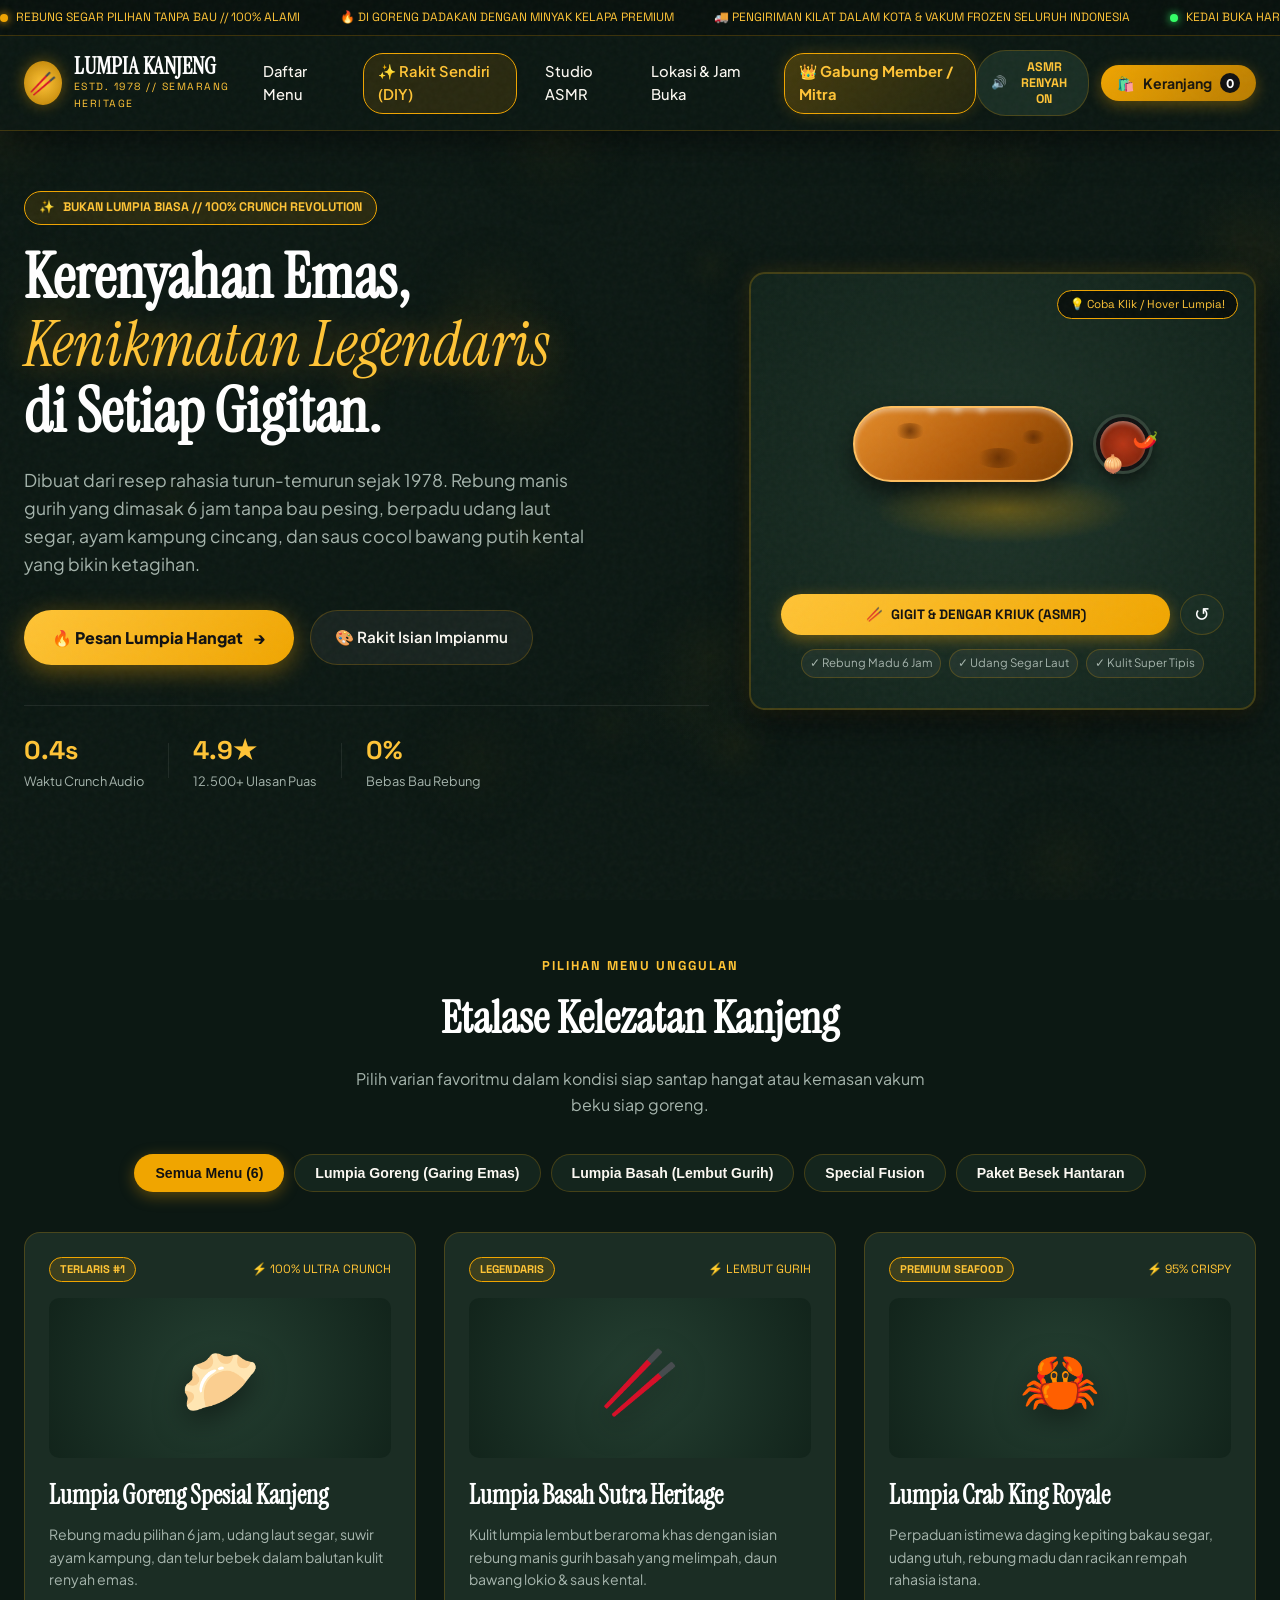
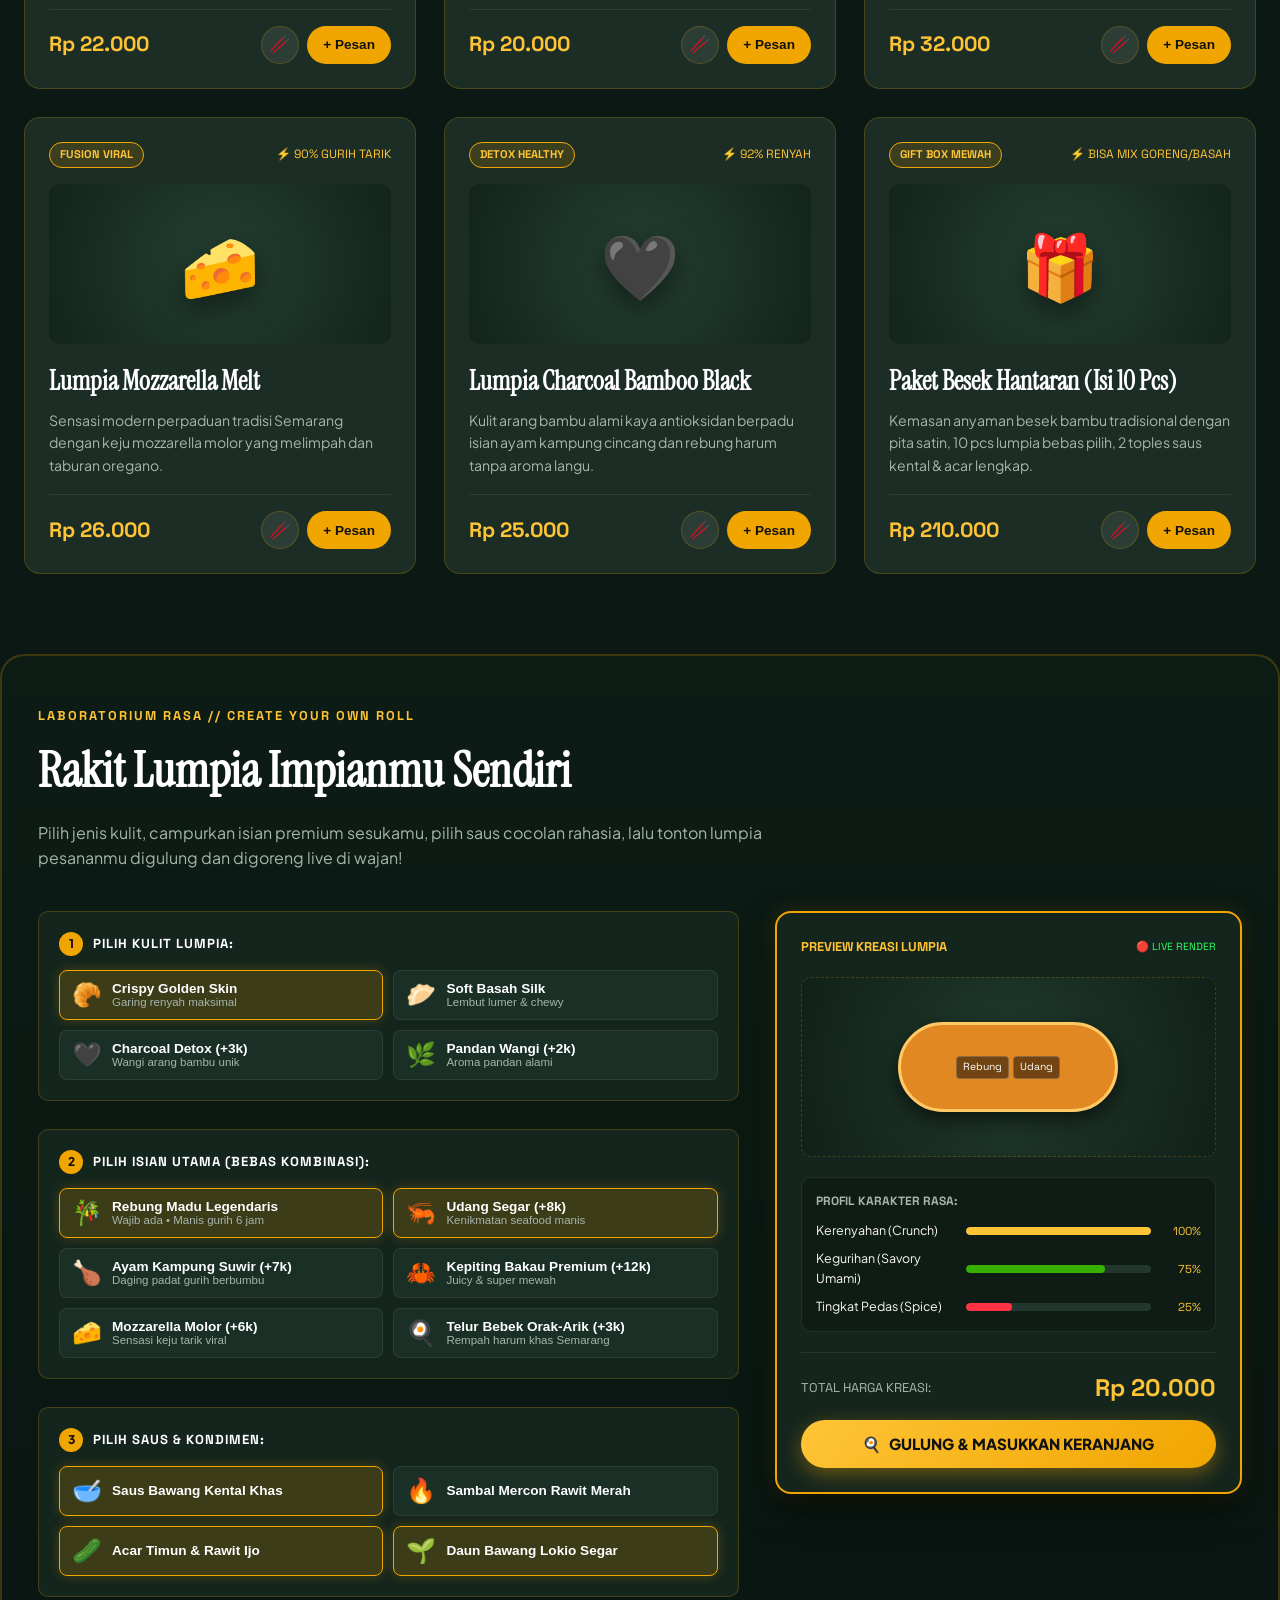
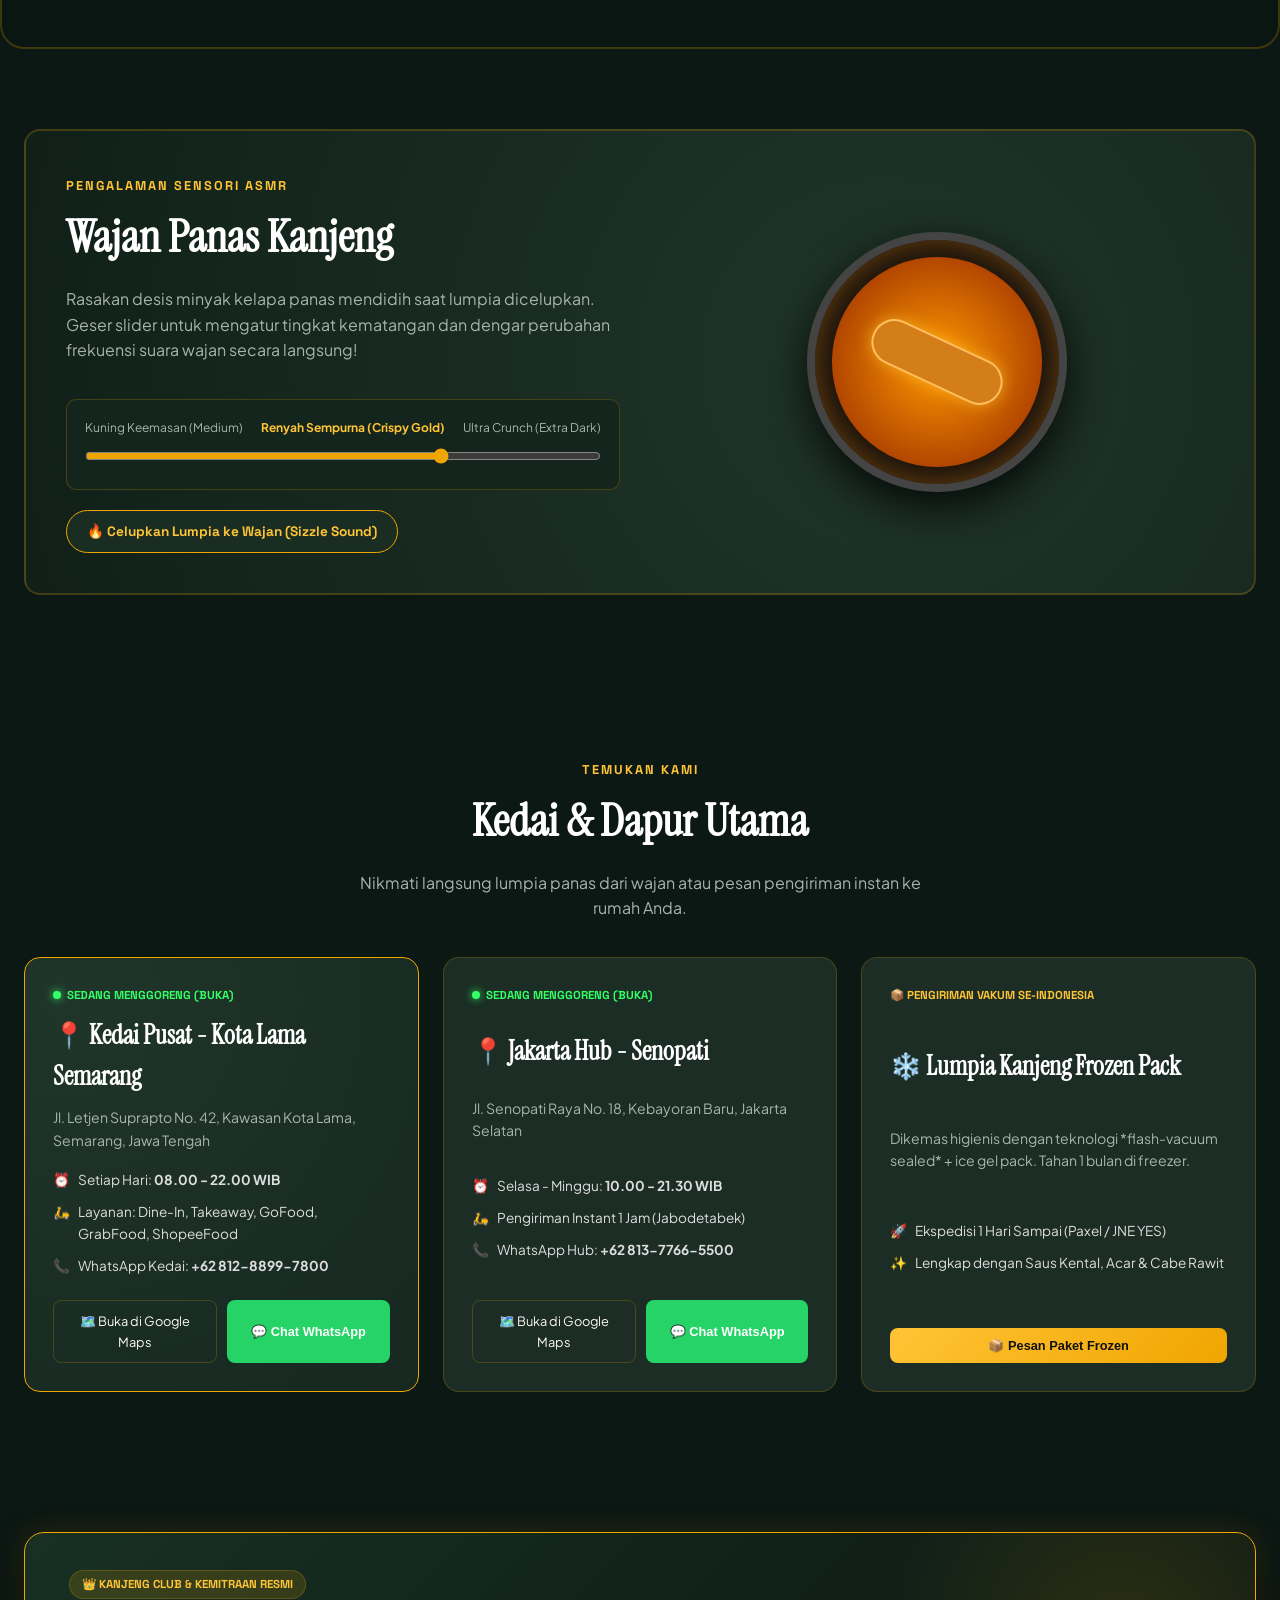
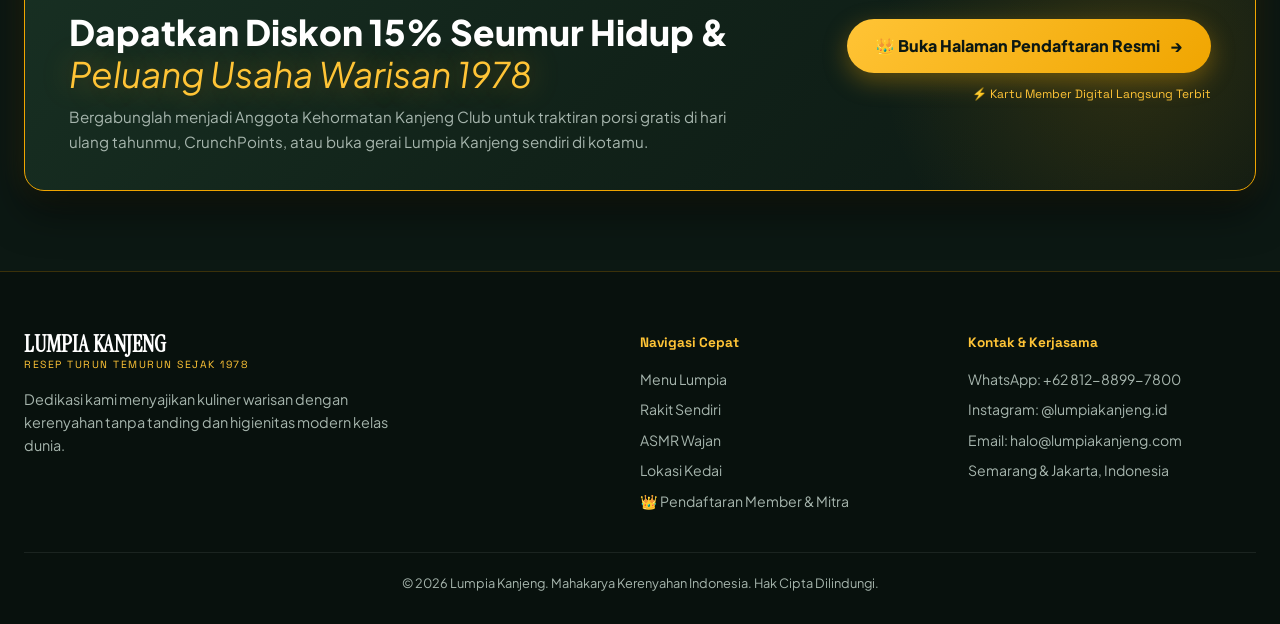
==== commit b5f832bb: "feat: register oke" ====
--- a/index.html
+++ b/index.html
@@ -42,7 +42,7 @@
         <a href="#diy-studio" class="nav-link highlight-pill">✨ Rakit Sendiri (DIY)</a>
         <a href="#wok-asmr" class="nav-link">Studio ASMR</a>
         <a href="#location-section" class="nav-link">Lokasi & Jam Buka</a>
-        <a href="login.html" class="nav-link">Login</a>
+        <a href="daftar.html" class="nav-link highlight-gold-pill" id="navMemberLink">👑 Gabung Member / Mitra</a>
       </nav>
 
       <div class="nav-actions">
@@ -531,6 +531,30 @@
     </div>
   </section>
 
+  <!-- SECTION 5.5: VIP & KEMITRAAN CTA BANNER -->
+  <section class="vip-member-cta-section">
+    <div class="vip-cta-banner">
+      <div class="vip-cta-content">
+        <span class="vip-cta-badge">👑 KANJENG CLUB & KEMITRAAN RESMI</span>
+        <h2 class="vip-cta-title">
+          Dapatkan Diskon 15% Seumur Hidup & <br>
+          <span class="italic-serif highlight-amber">Peluang Usaha Warisan 1978</span>
+        </h2>
+        <p class="vip-cta-desc">
+          Bergabunglah menjadi Anggota Kehormatan Kanjeng Club untuk traktiran porsi gratis di hari ulang tahunmu, CrunchPoints, atau buka gerai Lumpia Kanjeng sendiri di kotamu.
+        </p>
+      </div>
+
+      <div class="vip-cta-actions">
+        <a href="daftar.html" class="btn-cta-gold">
+          <span>👑 Buka Halaman Pendaftaran Resmi</span>
+          <span>→</span>
+        </a>
+        <span class="vip-sub-text">⚡ Kartu Member Digital Langsung Terbit</span>
+      </div>
+    </div>
+  </section>
+
   <!-- SECTION 6: FOOTER -->
   <footer class="main-footer">
     <div class="footer-container">
@@ -551,6 +575,7 @@
           <li><a href="#diy-studio">Rakit Sendiri</a></li>
           <li><a href="#wok-asmr">ASMR Wajan</a></li>
           <li><a href="#location-section">Lokasi Kedai</a></li>
+          <li><a href="daftar.html">👑 Pendaftaran Member & Mitra</a></li>
         </ul>
       </div>
 
@@ -600,6 +625,10 @@
           <div class="breakdown-row">
             <span>Kemasan Besek & Box Aman</span>
             <span class="free-tag">GRATIS</span>
+          </div>
+          <div class="breakdown-row member-discount-row" id="cartMemberDiscountRow" style="display: none; color: #ffc436; font-weight: 600;">
+            <span>Diskon Kanjeng Club VIP (15%)</span>
+            <span id="cartMemberDiscountText">-Rp 0</span>
           </div>
           <div class="breakdown-row total-row">
             <span>Total Pembayaran</span>
--- a/style.css
+++ b/style.css
@@ -463,10 +463,123 @@
 .toast-msg { background: #14281e; border: 1px solid var(--gold-primary); color: #fff; padding: 10px 18px; border-radius: 30px; font-size: 0.85rem; box-shadow: 0 6px 20px rgba(0,0,0,0.6); display: flex; align-items: center; gap: 8px; animation: toastIn 0.2s ease-out; }
 @keyframes toastIn { from { transform: translateY(20px); opacity: 0; } to { transform: translateY(0); opacity: 1; } }
 
+/* VIP CTA BANNER & NAV LINK */
+.nav-link.highlight-gold-pill {
+  background: linear-gradient(135deg, rgba(240, 165, 0, 0.25), rgba(240, 165, 0, 0.1));
+  border: 1px solid var(--gold-primary);
+  padding: 6px 14px;
+  border-radius: 20px;
+  color: var(--gold-bright);
+  font-weight: 700;
+  box-shadow: 0 0 15px rgba(240, 165, 0, 0.2);
+  transition: all 0.2s ease;
+}
+.nav-link.highlight-gold-pill:hover {
+  filter: brightness(1.2);
+  box-shadow: 0 0 20px rgba(240, 165, 0, 0.4);
+  transform: translateY(-1px);
+}
+
+.vip-member-cta-section {
+  max-width: 1400px;
+  margin: 60px auto 40px;
+  padding: 0 24px;
+  position: relative;
+  z-index: 10;
+}
+.vip-cta-banner {
+  background: linear-gradient(135deg, #183023 0%, #112219 50%, #0c1813 100%);
+  border: 1px solid var(--gold-primary);
+  border-radius: 20px;
+  padding: 36px 44px;
+  display: flex;
+  justify-content: space-between;
+  align-items: center;
+  gap: 30px;
+  box-shadow: 0 20px 40px rgba(0, 0, 0, 0.5), 0 0 30px rgba(240, 165, 0, 0.15);
+  position: relative;
+  overflow: hidden;
+}
+.vip-cta-banner::before {
+  content: '';
+  position: absolute;
+  top: -50%;
+  right: -10%;
+  width: 500px;
+  height: 500px;
+  background: radial-gradient(circle, rgba(240, 165, 0, 0.14), transparent 70%);
+  pointer-events: none;
+}
+.vip-cta-content {
+  max-width: 680px;
+  position: relative;
+  z-index: 2;
+}
+.vip-cta-badge {
+  display: inline-block;
+  font-family: var(--font-mono);
+  font-size: 0.72rem;
+  font-weight: 700;
+  color: var(--gold-bright);
+  background: rgba(240, 165, 0, 0.15);
+  border: 1px solid var(--border-emerald);
+  padding: 4px 12px;
+  border-radius: 20px;
+  margin-bottom: 12px;
+}
+.vip-cta-title {
+  font-size: clamp(1.6rem, 3vw, 2.2rem);
+  font-weight: 800;
+  color: #fff;
+  margin-bottom: 10px;
+  line-height: 1.2;
+}
+.vip-cta-desc {
+  color: var(--text-muted);
+  font-size: 0.95rem;
+  line-height: 1.6;
+}
+.vip-cta-actions {
+  display: flex;
+  flex-direction: column;
+  gap: 12px;
+  align-items: flex-end;
+  position: relative;
+  z-index: 2;
+  flex-shrink: 0;
+}
+.btn-cta-gold {
+  background: linear-gradient(135deg, var(--gold-bright) 0%, var(--gold-primary) 100%);
+  color: #0c1813;
+  padding: 14px 28px;
+  border-radius: 30px;
+  font-weight: 800;
+  font-size: 1rem;
+  text-decoration: none;
+  box-shadow: 0 8px 25px rgba(240, 165, 0, 0.35);
+  display: inline-flex;
+  align-items: center;
+  gap: 10px;
+  transition: all 0.2s ease;
+  white-space: nowrap;
+}
+.btn-cta-gold:hover {
+  transform: translateY(-2px);
+  box-shadow: 0 12px 35px rgba(240, 165, 0, 0.55);
+}
+.vip-sub-text {
+  font-size: 0.75rem;
+  color: var(--gold-bright);
+  font-family: var(--font-mono);
+}
+
 /* RESPONSIVE */
 @media (max-width: 1024px) {
   .hero-container { grid-template-columns: 1fr; }
   .hero-headline { font-size: 2.8rem; }
   .diy-workbench-grid, .wok-card, .location-grid, .footer-container { grid-template-columns: 1fr; }
   .nav-links { display: none; }
-}
+  .vip-cta-banner { flex-direction: column; align-items: flex-start; padding: 28px; }
+  .vip-cta-actions { align-items: flex-start; width: 100%; }
+  .btn-cta-gold { width: 100%; justify-content: center; }
+}
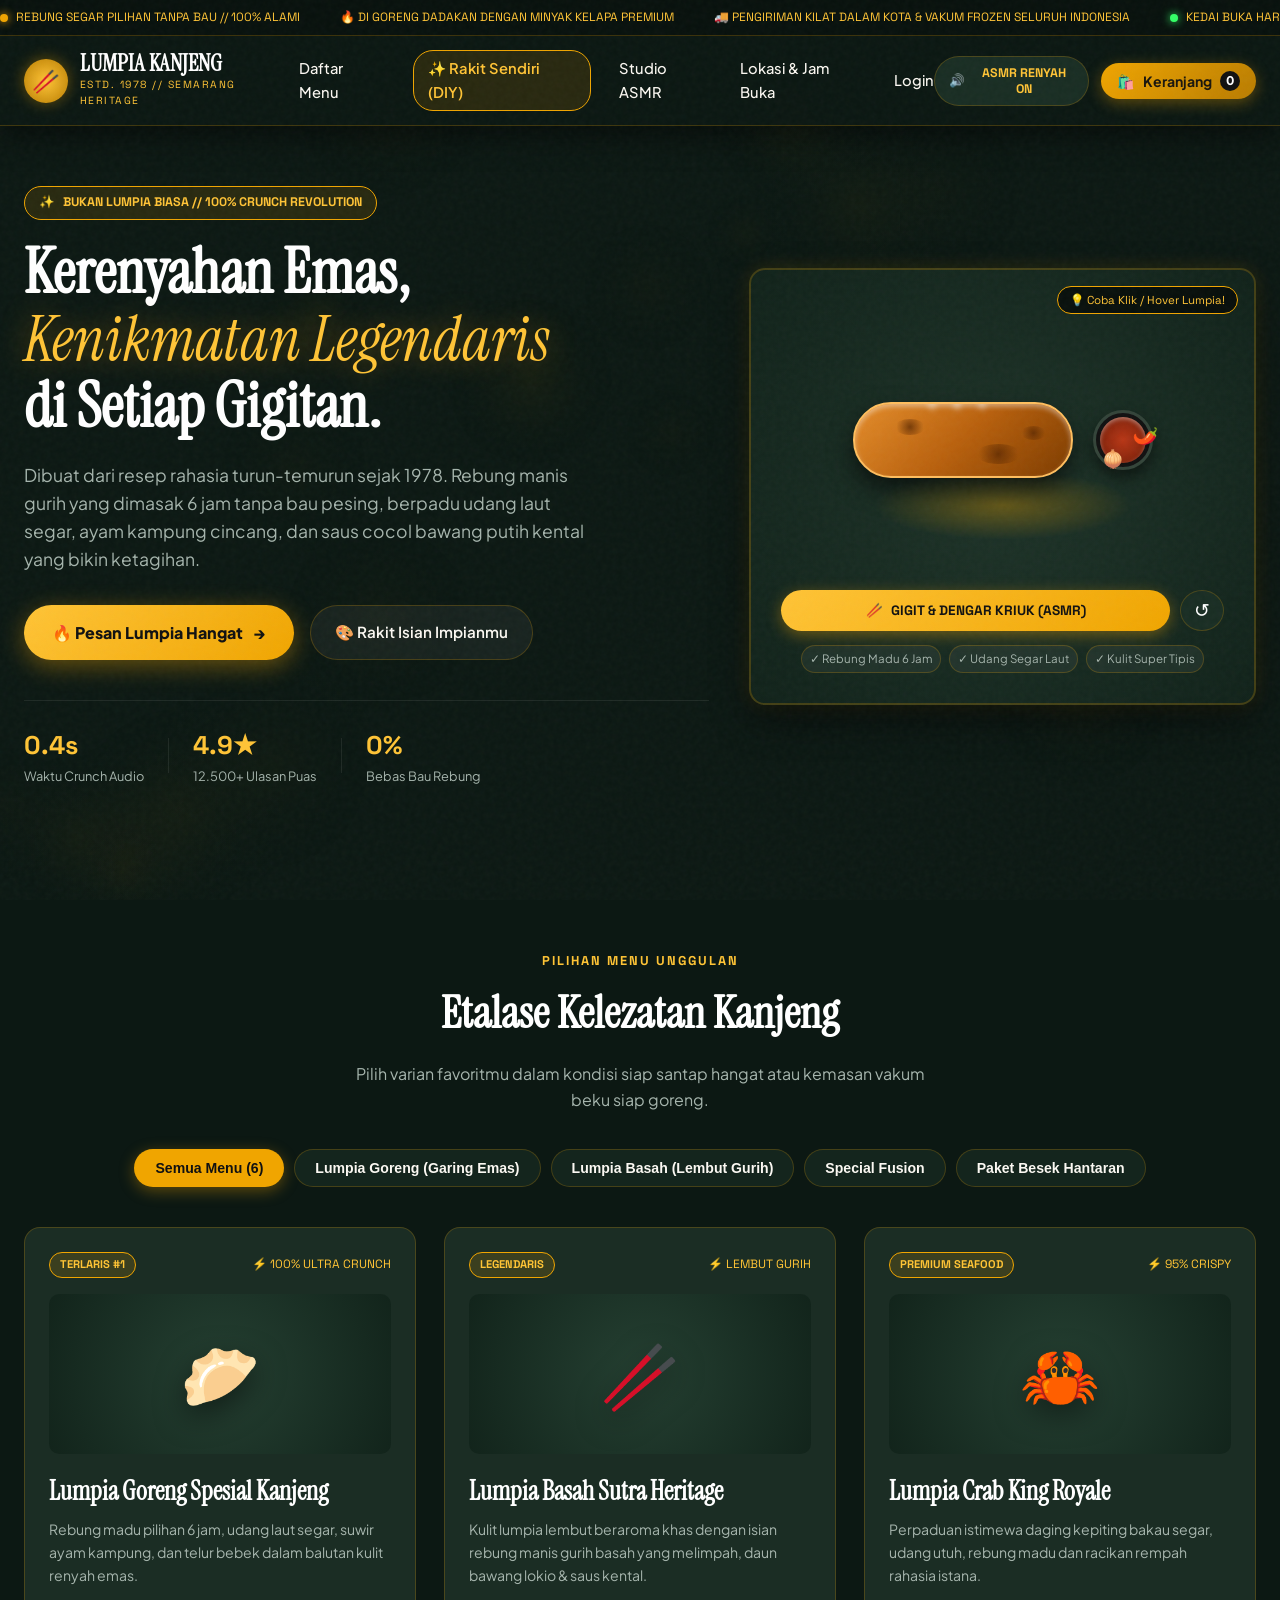
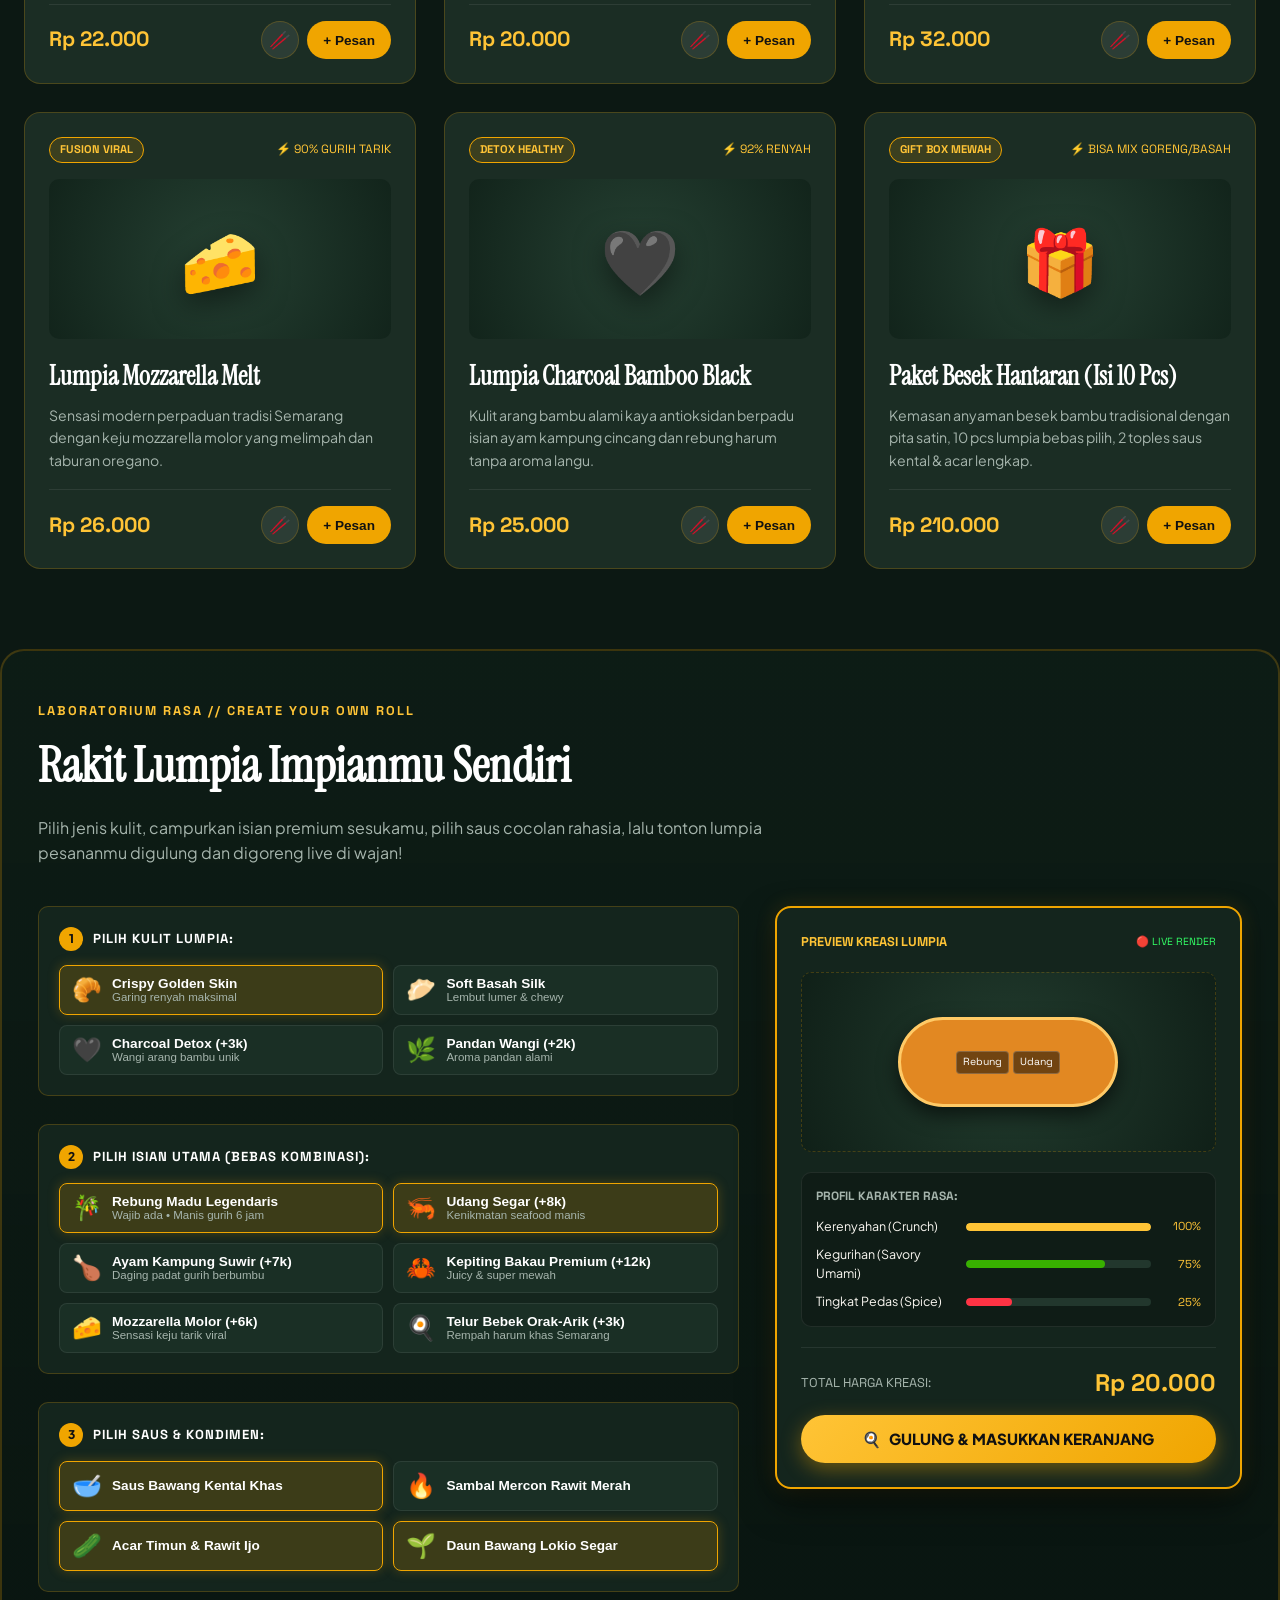
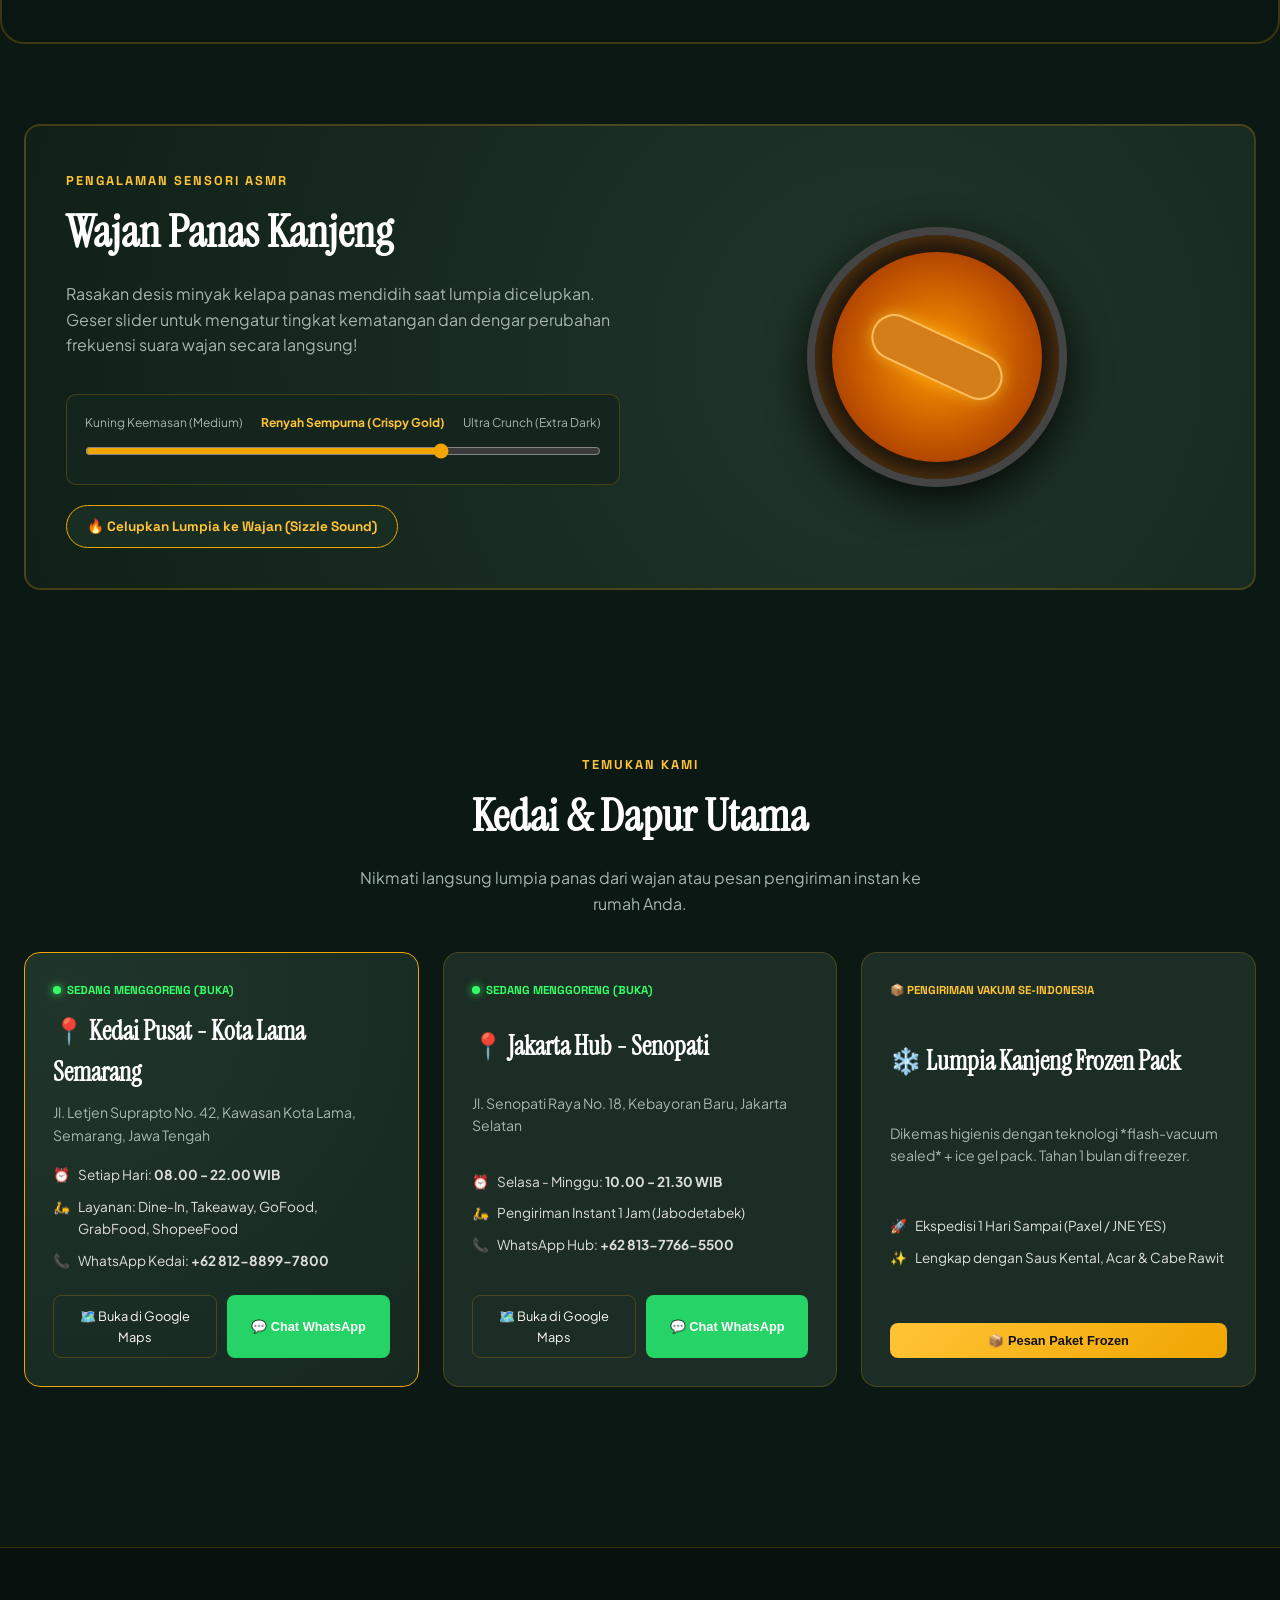
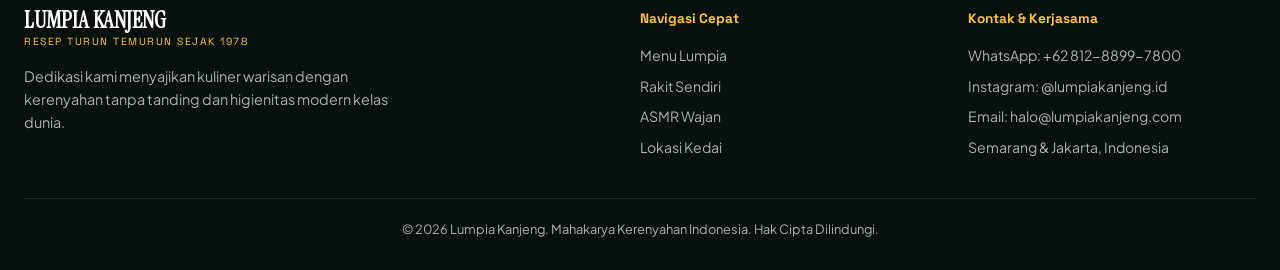
==== commit e7bc1822: "Merge pull request #3 from RISIGMA/feature/login Feature/login" ====
--- a/index.html
+++ b/index.html
@@ -42,7 +42,7 @@
         <a href="#diy-studio" class="nav-link highlight-pill">✨ Rakit Sendiri (DIY)</a>
         <a href="#wok-asmr" class="nav-link">Studio ASMR</a>
         <a href="#location-section" class="nav-link">Lokasi & Jam Buka</a>
-        <a href="daftar.html" class="nav-link highlight-gold-pill" id="navMemberLink">👑 Gabung Member / Mitra</a>
+        <a href="login.html" class="nav-link">Login</a>
       </nav>
 
       <div class="nav-actions">
@@ -531,30 +531,6 @@
     </div>
   </section>
 
-  <!-- SECTION 5.5: VIP & KEMITRAAN CTA BANNER -->
-  <section class="vip-member-cta-section">
-    <div class="vip-cta-banner">
-      <div class="vip-cta-content">
-        <span class="vip-cta-badge">👑 KANJENG CLUB & KEMITRAAN RESMI</span>
-        <h2 class="vip-cta-title">
-          Dapatkan Diskon 15% Seumur Hidup & <br>
-          <span class="italic-serif highlight-amber">Peluang Usaha Warisan 1978</span>
-        </h2>
-        <p class="vip-cta-desc">
-          Bergabunglah menjadi Anggota Kehormatan Kanjeng Club untuk traktiran porsi gratis di hari ulang tahunmu, CrunchPoints, atau buka gerai Lumpia Kanjeng sendiri di kotamu.
-        </p>
-      </div>
-
-      <div class="vip-cta-actions">
-        <a href="daftar.html" class="btn-cta-gold">
-          <span>👑 Buka Halaman Pendaftaran Resmi</span>
-          <span>→</span>
-        </a>
-        <span class="vip-sub-text">⚡ Kartu Member Digital Langsung Terbit</span>
-      </div>
-    </div>
-  </section>
-
   <!-- SECTION 6: FOOTER -->
   <footer class="main-footer">
     <div class="footer-container">
@@ -575,7 +551,6 @@
           <li><a href="#diy-studio">Rakit Sendiri</a></li>
           <li><a href="#wok-asmr">ASMR Wajan</a></li>
           <li><a href="#location-section">Lokasi Kedai</a></li>
-          <li><a href="daftar.html">👑 Pendaftaran Member & Mitra</a></li>
         </ul>
       </div>
 
@@ -625,10 +600,6 @@
           <div class="breakdown-row">
             <span>Kemasan Besek & Box Aman</span>
             <span class="free-tag">GRATIS</span>
-          </div>
-          <div class="breakdown-row member-discount-row" id="cartMemberDiscountRow" style="display: none; color: #ffc436; font-weight: 600;">
-            <span>Diskon Kanjeng Club VIP (15%)</span>
-            <span id="cartMemberDiscountText">-Rp 0</span>
           </div>
           <div class="breakdown-row total-row">
             <span>Total Pembayaran</span>
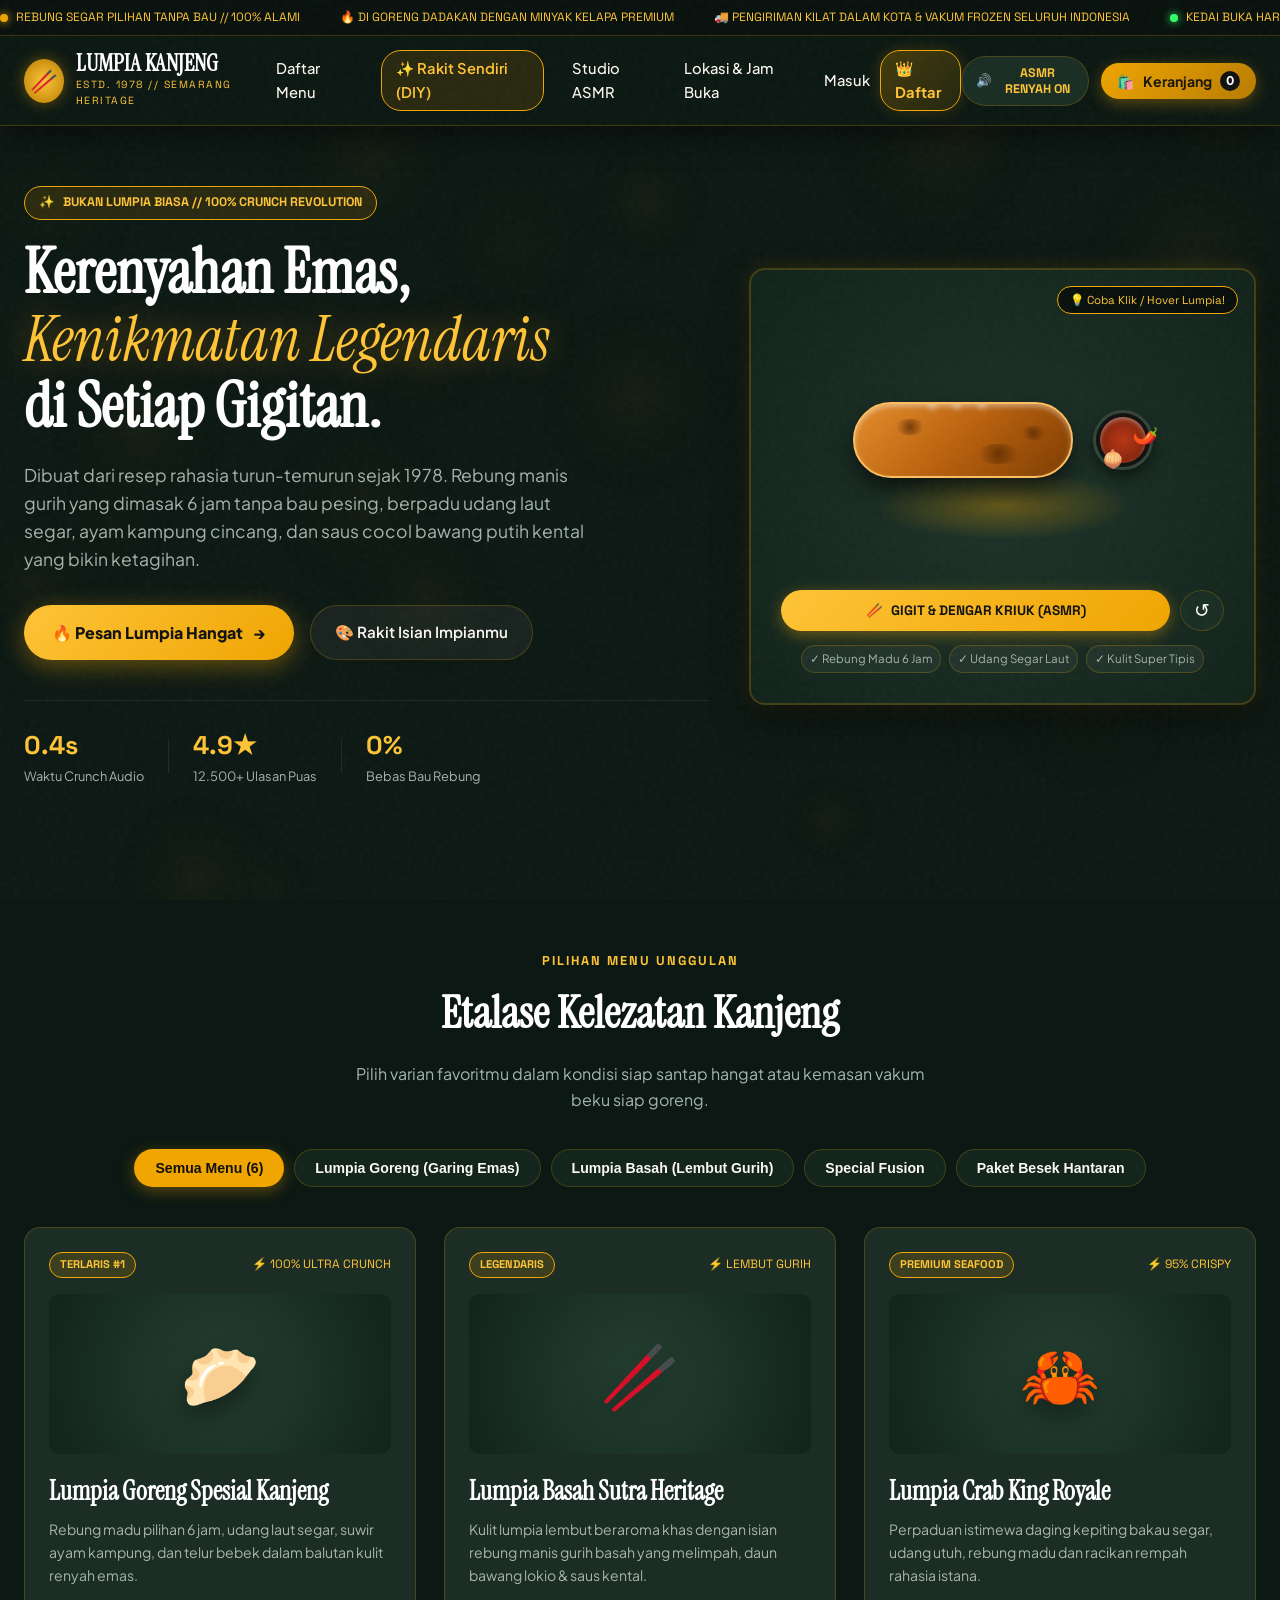
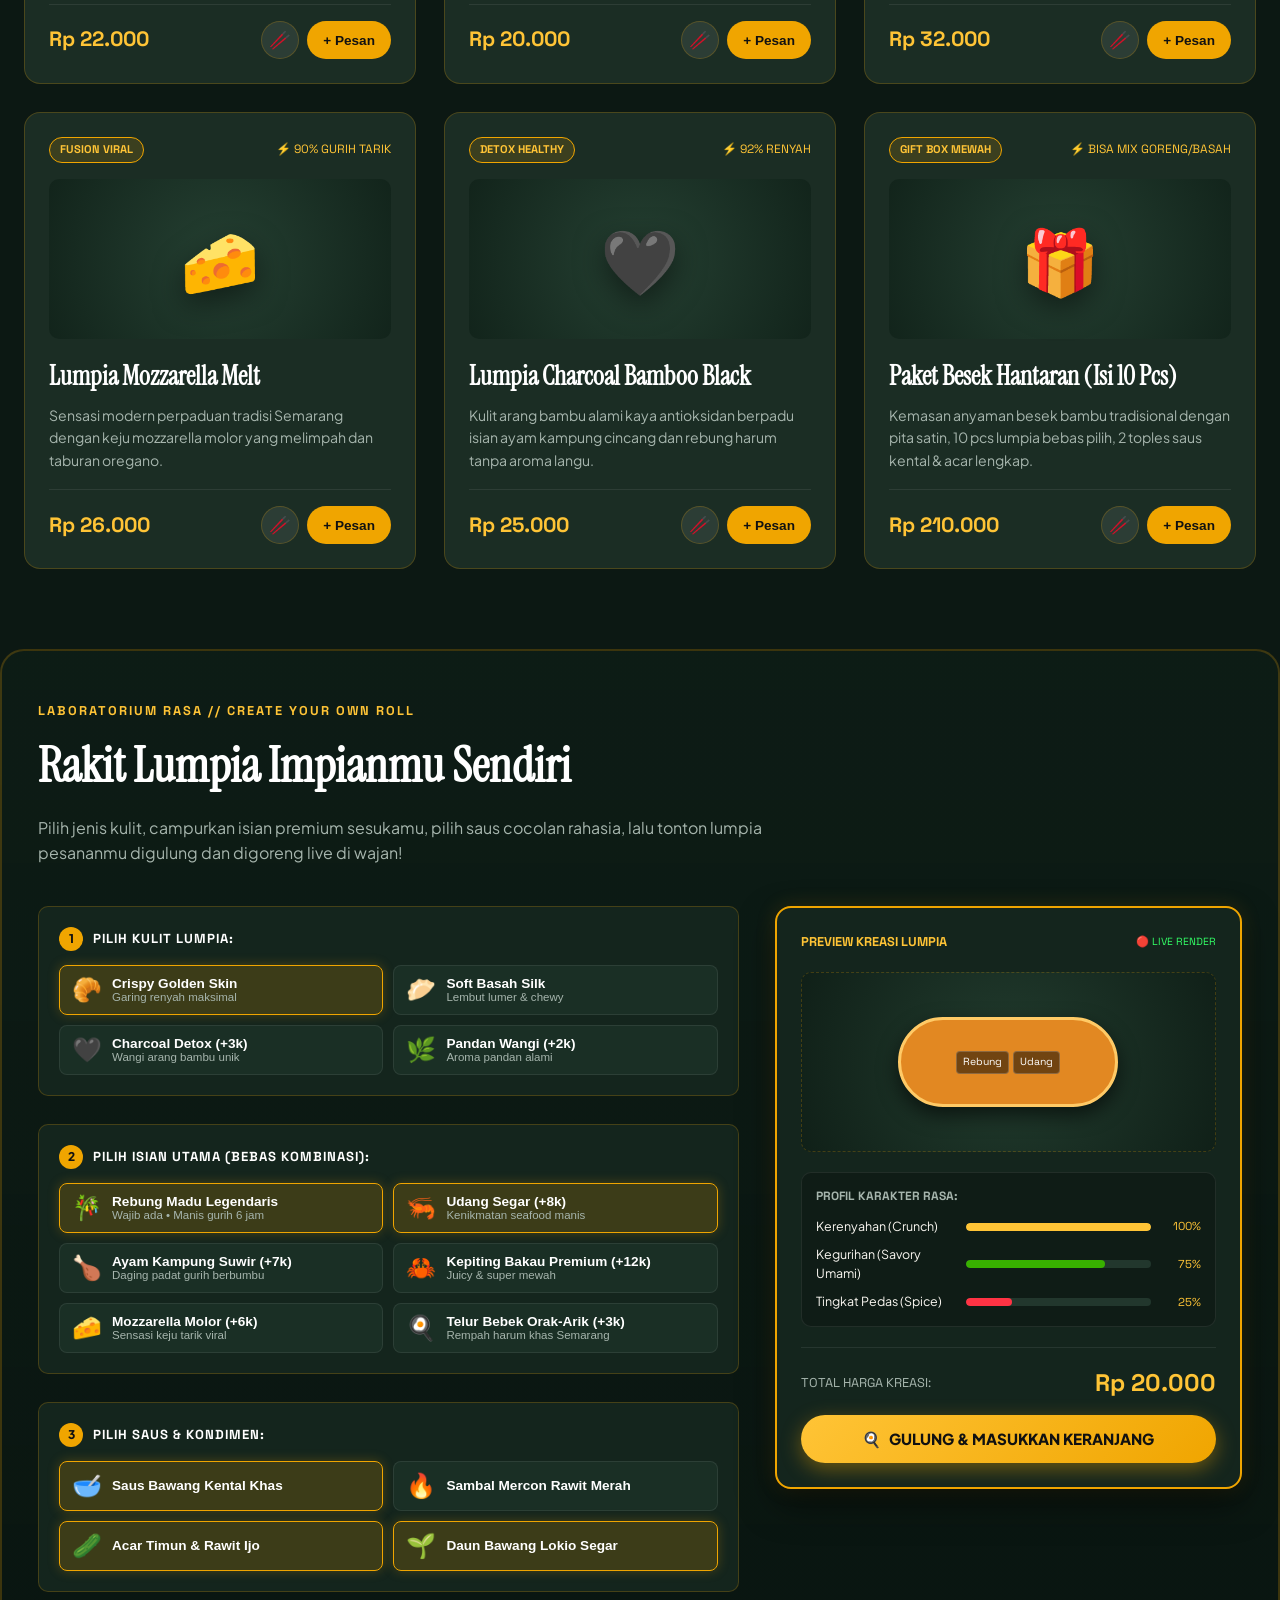
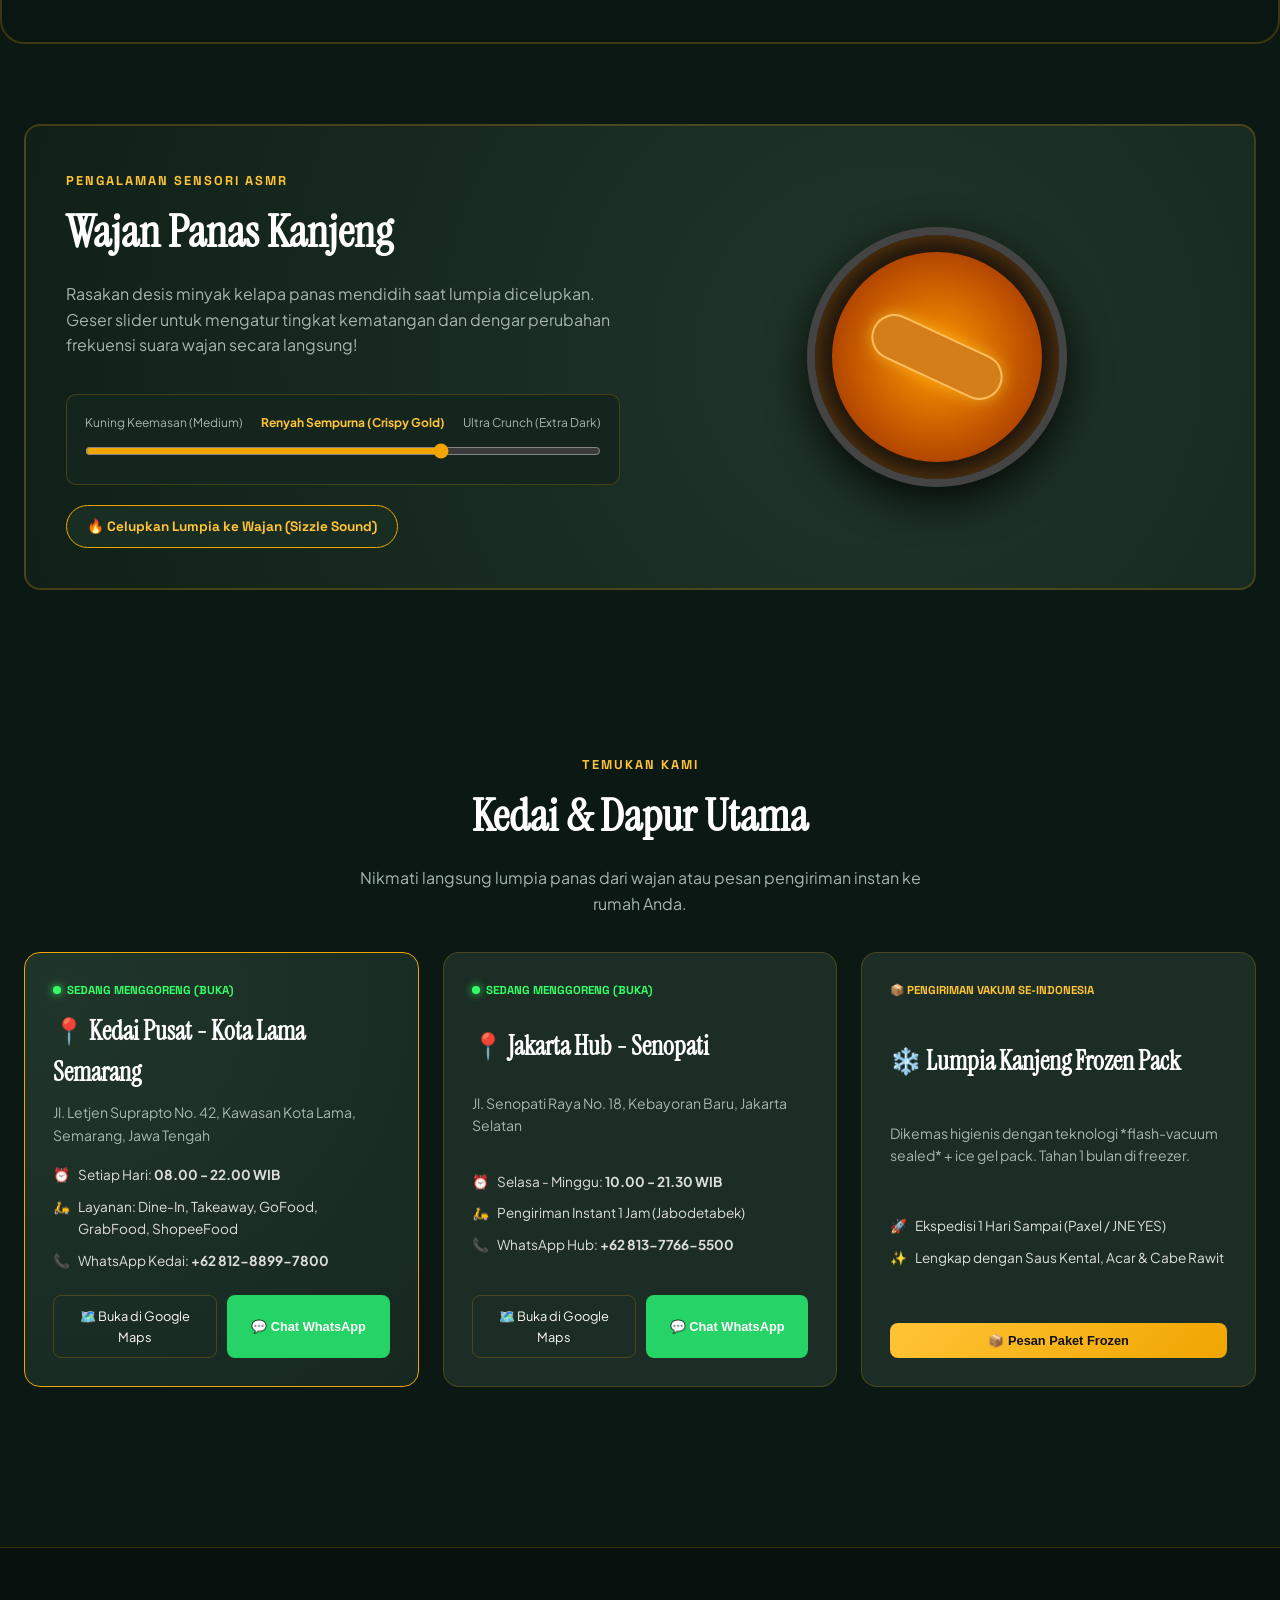
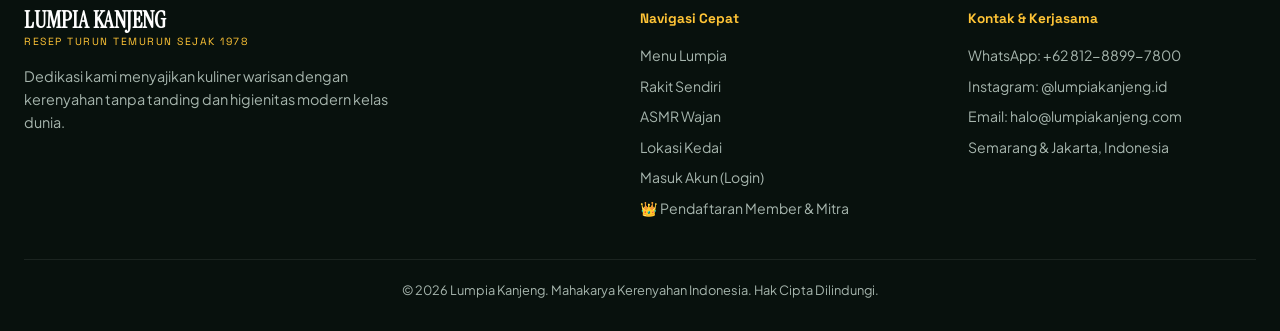
==== commit ea63c4ee: "fix: perbaiki daftar dan login" ====
--- a/index.html
+++ b/index.html
@@ -37,12 +37,15 @@
         </div>
       </a>
 
-      <nav class="nav-links">
+      <nav class="nav-links" id="mainNavLinks">
         <a href="#menu-section" class="nav-link">Daftar Menu</a>
         <a href="#diy-studio" class="nav-link highlight-pill">✨ Rakit Sendiri (DIY)</a>
         <a href="#wok-asmr" class="nav-link">Studio ASMR</a>
         <a href="#location-section" class="nav-link">Lokasi & Jam Buka</a>
-        <a href="login.html" class="nav-link">Login</a>
+        <span id="navAuthSlot" style="display: inline-flex; align-items: center; gap: 10px;">
+          <a href="login.html" class="nav-link" id="navLoginLink">Masuk</a>
+          <a href="daftar.html" class="nav-link highlight-gold-pill" id="navRegisterLink">👑 Daftar</a>
+        </span>
       </nav>
 
       <div class="nav-actions">
@@ -551,6 +554,8 @@
           <li><a href="#diy-studio">Rakit Sendiri</a></li>
           <li><a href="#wok-asmr">ASMR Wajan</a></li>
           <li><a href="#location-section">Lokasi Kedai</a></li>
+          <li><a href="login.html">Masuk Akun (Login)</a></li>
+          <li><a href="daftar.html">👑 Pendaftaran Member & Mitra</a></li>
         </ul>
       </div>
 
@@ -592,6 +597,12 @@
 
       <!-- Cart Footer & Checkout Action -->
       <div class="cart-footer" id="cartFooter">
+        <!-- Cart Member Notice -->
+        <div class="cart-member-notice" id="cartMemberNotice">
+          <span>💡 Member Kanjeng Club dapat diskon 15%!</span>
+          <a href="login.html" id="cartAuthLink">Masuk / Daftar</a>
+        </div>
+
         <div class="cart-price-breakdown">
           <div class="breakdown-row">
             <span>Subtotal Menu</span>
@@ -600,6 +611,10 @@
           <div class="breakdown-row">
             <span>Kemasan Besek & Box Aman</span>
             <span class="free-tag">GRATIS</span>
+          </div>
+          <div class="breakdown-row member-discount-row" id="cartMemberDiscountRow" style="display: none; color: #ffc436; font-weight: 700;">
+            <span>Diskon Member VIP (15%)</span>
+            <span id="cartMemberDiscountText">-Rp 0</span>
           </div>
           <div class="breakdown-row total-row">
             <span>Total Pembayaran</span>
--- a/style.css
+++ b/style.css
@@ -463,7 +463,7 @@
 .toast-msg { background: #14281e; border: 1px solid var(--gold-primary); color: #fff; padding: 10px 18px; border-radius: 30px; font-size: 0.85rem; box-shadow: 0 6px 20px rgba(0,0,0,0.6); display: flex; align-items: center; gap: 8px; animation: toastIn 0.2s ease-out; }
 @keyframes toastIn { from { transform: translateY(20px); opacity: 0; } to { transform: translateY(0); opacity: 1; } }
 
-/* VIP CTA BANNER & NAV LINK */
+/* NAV AUTH & USER PROFILE WIDGET */
 .nav-link.highlight-gold-pill {
   background: linear-gradient(135deg, rgba(240, 165, 0, 0.25), rgba(240, 165, 0, 0.1));
   border: 1px solid var(--gold-primary);
@@ -480,97 +480,64 @@
   transform: translateY(-1px);
 }
 
-.vip-member-cta-section {
-  max-width: 1400px;
-  margin: 60px auto 40px;
-  padding: 0 24px;
-  position: relative;
-  z-index: 10;
-}
-.vip-cta-banner {
-  background: linear-gradient(135deg, #183023 0%, #112219 50%, #0c1813 100%);
-  border: 1px solid var(--gold-primary);
-  border-radius: 20px;
-  padding: 36px 44px;
-  display: flex;
-  justify-content: space-between;
-  align-items: center;
-  gap: 30px;
-  box-shadow: 0 20px 40px rgba(0, 0, 0, 0.5), 0 0 30px rgba(240, 165, 0, 0.15);
-  position: relative;
-  overflow: hidden;
-}
-.vip-cta-banner::before {
-  content: '';
-  position: absolute;
-  top: -50%;
-  right: -10%;
-  width: 500px;
-  height: 500px;
-  background: radial-gradient(circle, rgba(240, 165, 0, 0.14), transparent 70%);
-  pointer-events: none;
-}
-.vip-cta-content {
-  max-width: 680px;
-  position: relative;
-  z-index: 2;
-}
-.vip-cta-badge {
-  display: inline-block;
-  font-family: var(--font-mono);
-  font-size: 0.72rem;
-  font-weight: 700;
-  color: var(--gold-bright);
-  background: rgba(240, 165, 0, 0.15);
-  border: 1px solid var(--border-emerald);
-  padding: 4px 12px;
-  border-radius: 20px;
-  margin-bottom: 12px;
-}
-.vip-cta-title {
-  font-size: clamp(1.6rem, 3vw, 2.2rem);
-  font-weight: 800;
-  color: #fff;
-  margin-bottom: 10px;
-  line-height: 1.2;
-}
-.vip-cta-desc {
-  color: var(--text-muted);
-  font-size: 0.95rem;
-  line-height: 1.6;
-}
-.vip-cta-actions {
-  display: flex;
-  flex-direction: column;
-  gap: 12px;
-  align-items: flex-end;
-  position: relative;
-  z-index: 2;
-  flex-shrink: 0;
-}
-.btn-cta-gold {
-  background: linear-gradient(135deg, var(--gold-bright) 0%, var(--gold-primary) 100%);
-  color: #0c1813;
-  padding: 14px 28px;
-  border-radius: 30px;
-  font-weight: 800;
-  font-size: 1rem;
-  text-decoration: none;
-  box-shadow: 0 8px 25px rgba(240, 165, 0, 0.35);
+.nav-user-widget {
   display: inline-flex;
   align-items: center;
   gap: 10px;
-  transition: all 0.2s ease;
-  white-space: nowrap;
-}
-.btn-cta-gold:hover {
-  transform: translateY(-2px);
-  box-shadow: 0 12px 35px rgba(240, 165, 0, 0.55);
-}
-.vip-sub-text {
-  font-size: 0.75rem;
+  background: rgba(240, 165, 0, 0.12);
+  border: 1px solid var(--gold-primary);
+  padding: 5px 12px;
+  border-radius: 999px;
+  font-size: 0.82rem;
+}
+.nav-user-info {
+  display: flex;
+  align-items: center;
+  gap: 6px;
   color: var(--gold-bright);
+  font-weight: 700;
+}
+.nav-user-info .tier-badge {
   font-family: var(--font-mono);
+  font-size: 0.65rem;
+  background: var(--gold-primary);
+  color: #0c1813;
+  padding: 1px 6px;
+  border-radius: 4px;
+  font-weight: 800;
+}
+.nav-btn-logout {
+  background: rgba(255, 255, 255, 0.1);
+  border: 1px solid rgba(255, 255, 255, 0.2);
+  color: var(--text-muted);
+  padding: 3px 8px;
+  border-radius: 12px;
+  font-size: 0.72rem;
+  cursor: pointer;
+  transition: all 0.2s;
+}
+.nav-btn-logout:hover {
+  background: rgba(255, 107, 107, 0.2);
+  border-color: #ff6b6b;
+  color: #ff6b6b;
+}
+
+.cart-member-notice {
+  background: rgba(240, 165, 0, 0.08);
+  border: 1px dashed rgba(240, 165, 0, 0.3);
+  border-radius: 8px;
+  padding: 10px 14px;
+  font-size: 0.78rem;
+  color: var(--text-muted);
+  margin-bottom: 12px;
+  display: flex;
+  align-items: center;
+  justify-content: space-between;
+}
+.cart-member-notice a {
+  color: var(--gold-bright);
+  font-weight: 700;
+  text-decoration: underline;
 }
 
 /* RESPONSIVE */
@@ -579,7 +546,4 @@
   .hero-headline { font-size: 2.8rem; }
   .diy-workbench-grid, .wok-card, .location-grid, .footer-container { grid-template-columns: 1fr; }
   .nav-links { display: none; }
-  .vip-cta-banner { flex-direction: column; align-items: flex-start; padding: 28px; }
-  .vip-cta-actions { align-items: flex-start; width: 100%; }
-  .btn-cta-gold { width: 100%; justify-content: center; }
-}
+}
